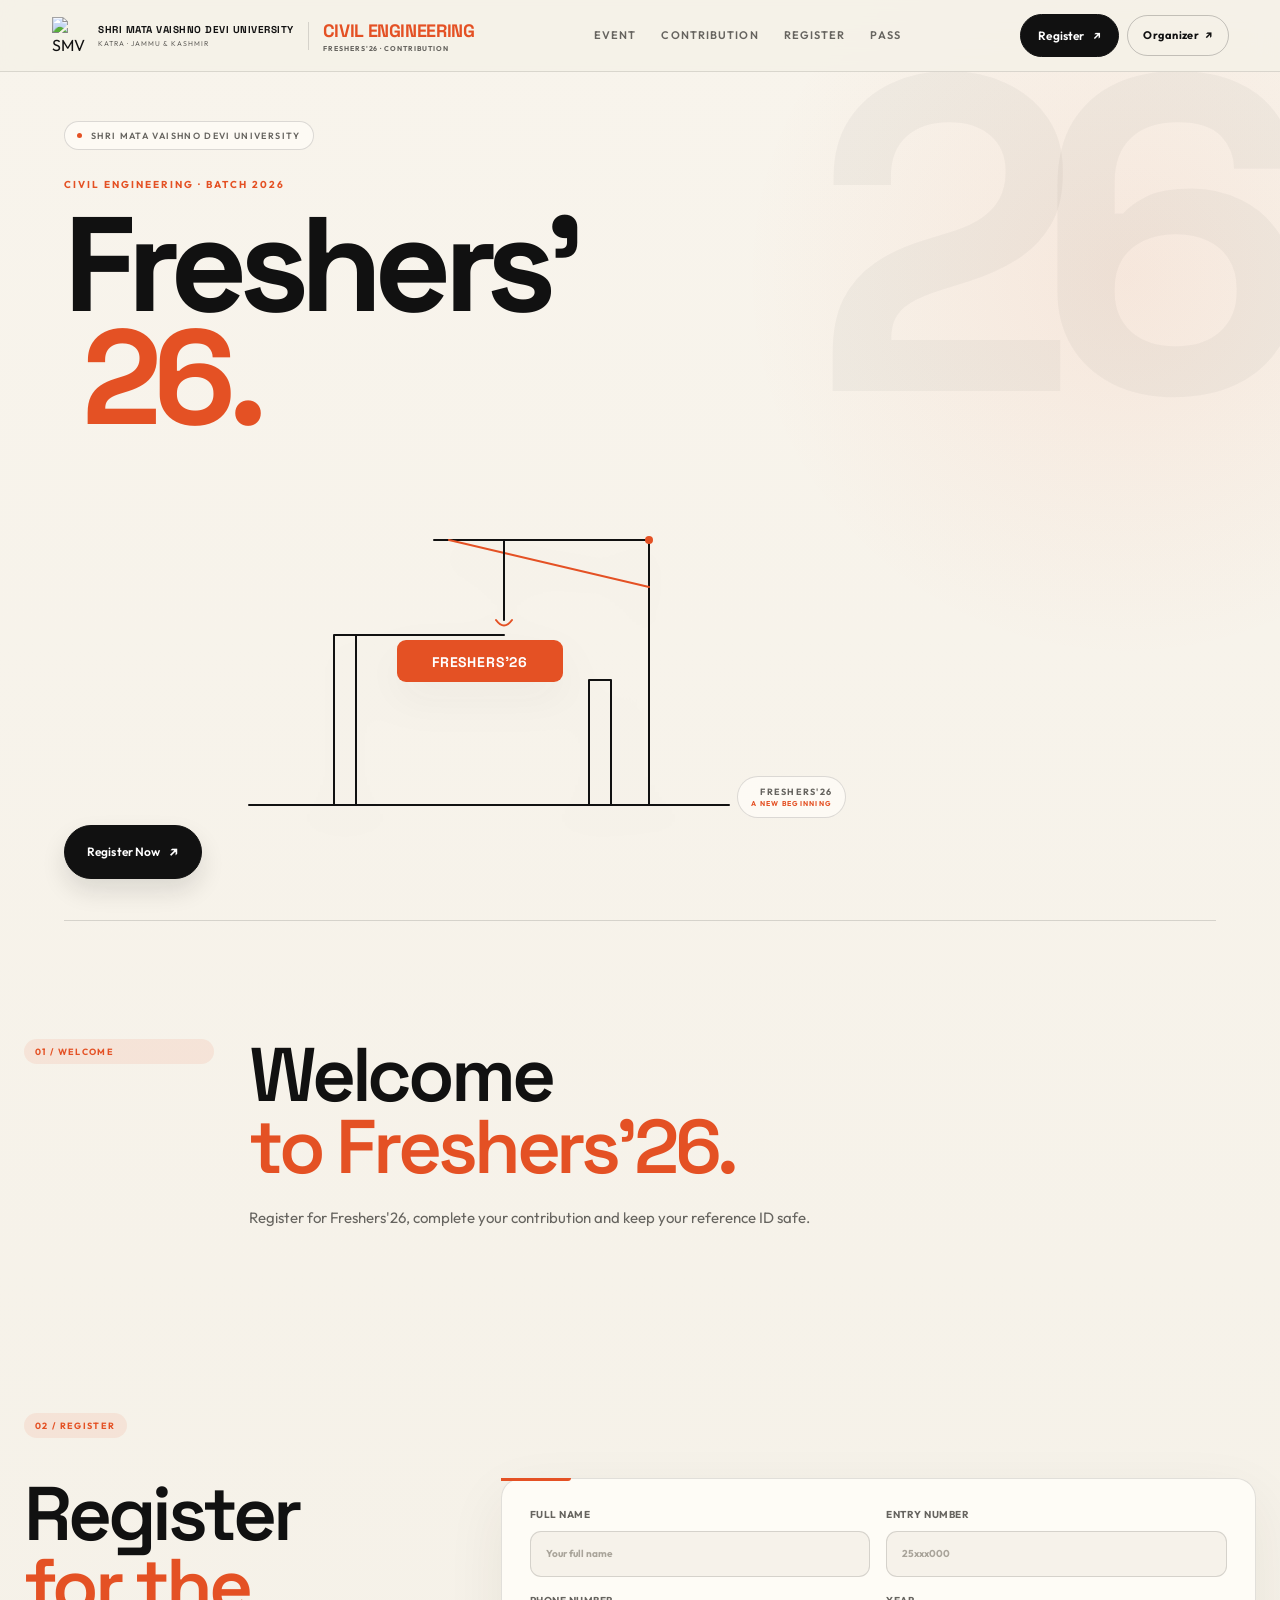
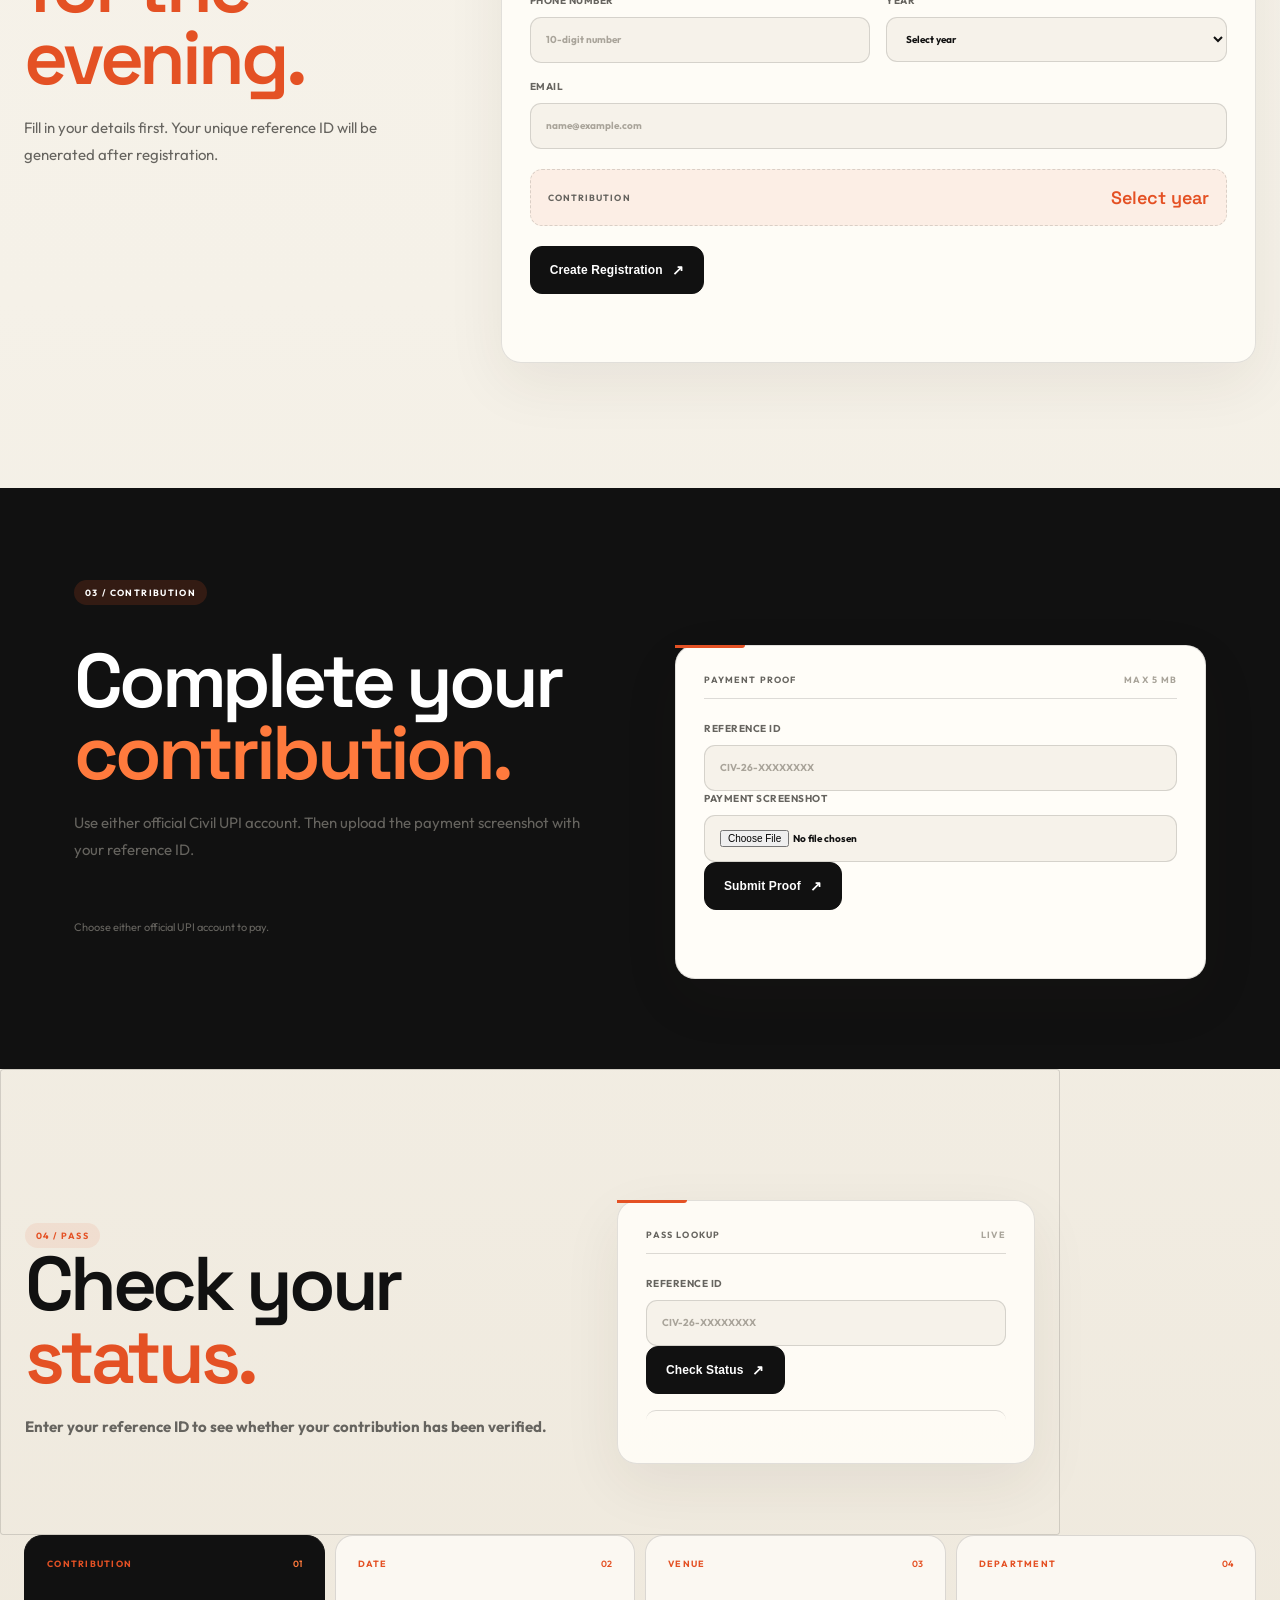
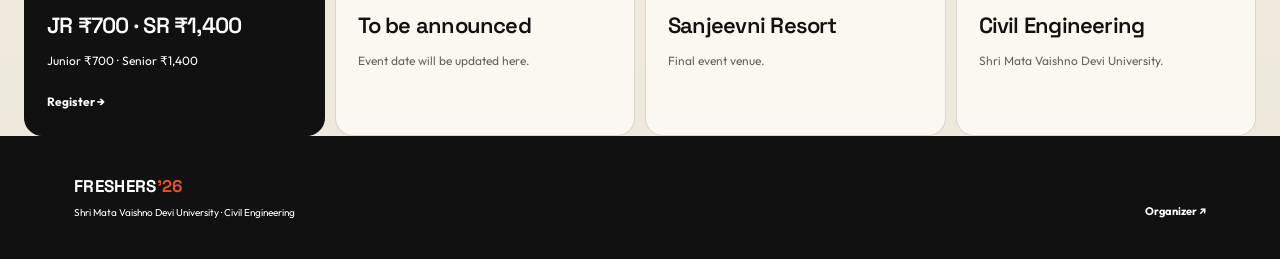
==== index.html @ 29a5aa74 "Style Civil Engineering wordmark with black and orange" ====
<!DOCTYPE html>
<html lang="en">
<head>
<meta charset="UTF-8">
<meta name="viewport" content="width=device-width, initial-scale=1.0">
<meta name="description" content="Freshers'26 contribution collection — Shri Mata Vaishno Devi University">
<title>Freshers'26 · Contribution Collection</title>
<link rel="preconnect" href="https://fonts.googleapis.com">
<link rel="preconnect" href="https://fonts.gstatic.com" crossorigin>
<link href="https://fonts.googleapis.com/css2?family=Outfit:wght@300;400;500;600;700;800&family=Space+Grotesk:wght@500;600;700&display=swap" rel="stylesheet">
<link rel="stylesheet" href="styles.css">
<link rel="stylesheet" href="experience.css">
</head>
<body>
<header class="nav">
  <a href="#top" class="logo smvdu-brand">
    <span class="smvdu-logo-wrap"><img src="https://smvdu.ac.in/wp-content/uploads/2022/03/logo-600-300x223.png" alt="SMVDU logo"></span>
    <span class="smvdu-wordmark"><b>SHRI MATA VAISHNO DEVI UNIVERSITY</b><small>KATRA · JAMMU & KASHMIR</small></span>
    <span class="brand-divider"></span>
    <span class="civil-wordmark"><b><span class="civil-black">CIVIL</span> <span class="civil-orange">ENGINEERING</span></b><small>FRESHERS'26 · CONTRIBUTION</small></span>
  </a>
  <nav><a href="#event">Event</a><a href="#contribution">Contribution</a><a href="#register">Register</a><a href="#status">Pass</a></nav>
  <div class="nav-actions">
    <a href="#register" class="nav-cta">Register <span>↗</span></a>
    <a href="organizer.html" class="nav-organizer">Organizer <span>↗</span></a>
  </div>
</header>

<main id="top">
<section class="hero cinematic-hero" id="event">
  <div class="hero-content">
    <div class="eyebrow"><span></span> SHRI MATA VAISHNO DEVI UNIVERSITY</div>
    <div class="hero-kicker">CIVIL ENGINEERING · BATCH 2026</div>
    <h1>Freshers'<br><em>26.</em></h1>
      <div class="hero-art" aria-hidden="true">
    <svg class="freshers-art" viewBox="0 0 620 430" xmlns="http://www.w3.org/2000/svg">
      <path class="art-line" d="M70 340H550"/>
      <path class="art-line" d="M155 340V170H177V340"/>
      <path class="art-line" d="M410 340V215H432V340"/>
      <path class="art-line" d="M177 170H325"/>
      <path class="art-line" d="M470 340V75"/>
      <path class="art-line" d="M470 75H255"/>
      <path class="art-accent" d="M470 122L270 75"/>
      <g class="art-hook">
        <path d="M325 75V155"/>
        <path class="hook-end" d="M317 155Q325 166 333 155"/>
      </g>
      <g class="art-block">
        <rect x="218" y="175" width="166" height="42" rx="4"/>
        <text x="301" y="202" text-anchor="middle">FRESHERS'26</text>
      </g>
      <circle class="art-dot" cx="470" cy="75" r="4"/>
    </svg>
    <div class="hero-label">FRESHERS'26<br><small>A NEW BEGINNING</small></div>
  </div>
    <div class="hero-actions"><a class="button" href="#register">Register Now <span>↗</span></a></div>
  </div>
</section>

<section class="section intro">
  <div class="section-tag">01 / WELCOME</div>
  <div>
    <h2>Welcome<br><em>to Freshers'26.</em></h2>
    <p>Register for Freshers'26, complete your contribution and keep your reference ID safe.</p>
  </div>
</section>





<section class="section payment" id="register">
  <div class="section-tag">02 / REGISTER</div>
  <div class="register-wrap">
    <div><h2>Register<br><em>for the evening.</em></h2><p>Fill in your details first. Your unique reference ID will be generated after registration.</p></div>
    <div class="form-card">
      <form id="registrationForm">
        <div class="form-grid">
          <label>FULL NAME<input name="full_name" required placeholder="Your full name"></label>
          <label>ENTRY NUMBER<input name="entry_number" required placeholder="25xxx000"></label>
          <label>PHONE NUMBER<input name="phone" required inputmode="tel" pattern="[0-9]{10}" placeholder="10-digit number"></label>
          <label>YEAR<select name="year" required><option value="">Select year</option><option value="1st Year">Junior</option><option value="2nd Year">Senior</option></select></label>
          <label class="full">EMAIL<input name="email" type="email" required placeholder="name@example.com"></label>
        </div>
        <div class="amount-row"><span>CONTRIBUTION</span><strong id="formAmount">Select year</strong></div>
        <button class="button" type="submit">Create Registration <span>↗</span></button>
        <p class="form-message" id="registrationMessage"></p>
      </form>
    </div>
  </div>
</section>

<section class="section payment-proof" id="payment">
  <div class="section-tag">03 / CONTRIBUTION</div>
  <div class="two-col">
    <div>
      <h2>Complete your<br><em>contribution.</em></h2>
      <p>Use either official Civil UPI account. Then upload the payment screenshot with your reference ID.</p>
      <div id="qrPlaceholder" class="qr-list"></div>
      <p id="upiText" class="muted-note">Choose either official UPI account to pay.</p>
    </div>
    <div class="form-card">
      <div class="mini-heading">PAYMENT PROOF <span>MAX 5 MB</span></div>
      <form id="proofForm">
        <label>REFERENCE ID<input name="reference_id" required placeholder="CIV-26-XXXXXXXX"></label>
        <label>PAYMENT SCREENSHOT<input name="screenshot" type="file" accept="image/png,image/jpeg,image/webp" required></label>
        <button class="button" type="submit">Submit Proof <span>↗</span></button>
        <p class="form-message" id="proofMessage"></p>
      </form>
    </div>
  </div>
</section>

<section class="section status" id="status">
  <div class="status-wrap">
    <div><div class="section-tag">04 / PASS</div><h2>Check your<br><em>status.</em></h2><p>Enter your reference ID to see whether your contribution has been verified.</p></div>
    <div class="form-card">
      <div class="mini-heading">PASS LOOKUP <span>LIVE</span></div>
      <form id="lookupForm"><label>REFERENCE ID<input name="reference_id" required placeholder="CIV-26-XXXXXXXX"></label><button class="button" type="submit">Check Status <span>↗</span></button></form>
      <div id="lookupResult" class="lookup-result"></div>
    </div>
  </div>
</section>

<section class="section event-grid" id="contribution">
  <article class="feature-card"><span class="card-number">01</span><span class="card-label">CONTRIBUTION</span><h3 id="amountLabel">JR ₹700 · SR ₹1,400</h3><p id="amountHint">Junior ₹700 · Senior ₹1,400</p><a href="#register">Register →</a></article>
  <article class="feature-card"><span class="card-number">02</span><span class="card-label">DATE</span><h3 id="eventDate">To be announced</h3><p>Event date will be updated here.</p></article>
  <article class="feature-card"><span class="card-number">03</span><span class="card-label">VENUE</span><h3 id="eventVenue">Sanjeevni Resort</h3><p>Final event venue.</p></article>
  <article class="feature-card"><span class="card-number">04</span><span class="card-label">DEPARTMENT</span><h3>Civil Engineering</h3><p>Shri Mata Vaishno Devi University.</p></article>
</section>


</main>

<footer>
  <div><strong>FRESHERS<span>'26</span></strong><p>Shri Mata Vaishno Devi University · Civil Engineering</p></div>
  <a href="organizer.html">Organizer ↗</a>
</footer>

<script src="config.js"></script>
<script type="module" src="app.js"></script>
<script>
document.addEventListener('DOMContentLoaded',()=>{
  const reveal=new IntersectionObserver(entries=>entries.forEach(entry=>{
    if(entry.isIntersecting) entry.target.classList.add('visible');
  }),{threshold:.12});
  document.querySelectorAll('.section,.feature-card,.steps>div').forEach(el=>{
    el.classList.add('reveal'); reveal.observe(el);
  });

  const art=document.querySelector('.freshers-art');
  if(art && !window.matchMedia('(prefers-reduced-motion: reduce)').matches){
    art.classList.add('is-ready');
  }
});
</script>
</body>
</html>
---- styles.css ----
@import url('https://fonts.googleapis.com/css2?family=Outfit:wght@300;400;500;600;700;800&family=Space+Grotesk:wght@500;600;700&display=swap');

:root{
  --bg:#faf8f4;
  --surface:#ffffff;
  --ink:#181a1b;
  --muted:#6d7175;
  --line:rgba(24,26,27,.12);
  --line-soft:rgba(24,26,27,.06);
  --accent:#b8552e;
  --accent-soft:#e2793f;
  --accent-wash:rgba(184,85,46,.07);
  --max:1160px;
}
*{box-sizing:border-box}
html{scroll-behavior:smooth}
body{margin:0;background:var(--bg);color:var(--ink);font-family:Outfit,sans-serif;line-height:1.6;overflow-x:hidden;-webkit-font-smoothing:antialiased}

.ambient{display:none}

.nav{position:fixed;z-index:50;top:0;left:0;width:100%;height:76px;padding:12px max(20px,calc((100vw - var(--max))/2));display:flex;align-items:center;justify-content:space-between;gap:20px;background:rgba(250,248,244,.86);backdrop-filter:blur(14px);border-bottom:1px solid var(--line)}
.logo{display:flex;align-items:center;gap:11px;color:var(--ink);text-decoration:none}
.logo b{display:block;font:700 18px 'Space Grotesk';letter-spacing:.02em}
.logo b span{color:var(--accent)}
.logo small{display:block;color:var(--muted);font-size:9px;letter-spacing:.12em;margin-top:2px}
.nav nav{display:flex;gap:28px}
.nav nav a{position:relative;color:var(--muted);text-decoration:none;font-size:12px;font-weight:600;letter-spacing:.01em;transition:color .2s}
.nav nav a:after{content:'';position:absolute;left:0;right:0;bottom:-6px;height:1px;background:var(--accent);transform:scaleX(0);transform-origin:left;transition:transform .25s ease}
.nav nav a:hover{color:var(--ink)}
.nav nav a:hover:after{transform:scaleX(1)}
.nav-cta,.button{display:inline-flex;align-items:center;justify-content:center;gap:9px;padding:12px 19px;background:var(--ink);color:#fff;border:1px solid var(--ink);border-radius:3px;text-decoration:none;font-size:12px;font-weight:600;letter-spacing:.01em;cursor:pointer;transition:transform .2s ease,background .2s ease,color .2s ease}
.nav-cta:hover,.button:hover{background:var(--accent);border-color:var(--accent);transform:translateY(-2px)}
.button span{font-size:14px}

.hero{max-width:var(--max);min-height:640px;margin:auto;padding:150px 24px 90px;display:grid;grid-template-columns:1.05fr .95fr;align-items:center;gap:60px;position:relative}
.hero-content{animation:heroIn .8s ease both}
.eyebrow{display:inline-flex;align-items:center;gap:9px;color:var(--muted);font:600 11px Outfit;letter-spacing:.1em;text-transform:uppercase}
.eyebrow span{width:5px;height:5px;border-radius:50%;background:var(--accent)}
.hero h1{font:700 clamp(64px,9vw,108px)/.98 'Space Grotesk';letter-spacing:-.03em;margin:26px 0 22px;color:var(--ink)}
.hero h1 em{font-style:normal;color:var(--accent)}
.hero-lead{max-width:470px;color:var(--muted);font-size:17px;font-weight:300;margin:0 0 32px}
.hero-actions{display:flex;align-items:center;gap:26px}
.quiet-link{color:var(--ink);text-decoration:none;font-size:12px;font-weight:600;border-bottom:1px solid var(--line);padding-bottom:2px;transition:border-color .2s}
.quiet-link:hover{border-color:var(--accent)}
.quiet-link span{color:var(--accent);margin-left:5px}
.hero-art{height:410px;position:relative;overflow:visible}

.ticker{border-top:1px solid var(--line);border-bottom:1px solid var(--line);padding:16px 20px;display:flex;justify-content:center;gap:24px;overflow:hidden;white-space:nowrap;color:var(--muted);font:600 10px Outfit;letter-spacing:.12em;text-transform:uppercase}
.ticker i{width:3px;height:3px;background:var(--accent);border-radius:50%;align-self:center}

.section{max-width:var(--max);margin:auto;padding:104px 24px}
.section-tag{color:var(--accent);font:700 10px Outfit;letter-spacing:.14em;text-transform:uppercase}
.intro{display:grid;grid-template-columns:180px 1fr;gap:35px}
.section h2{font:600 clamp(38px,4.6vw,54px)/1.06 'Space Grotesk';letter-spacing:-.02em;margin:0;color:var(--ink)}
.section h2 em{font-style:normal;color:var(--accent)}
.intro p,.logistics-content>div>p,.register-wrap>div>p,.two-col>div>p,.status-wrap>div>p{max-width:540px;color:var(--muted);font-size:15px;margin:20px 0 0}

.event-grid{display:grid;grid-template-columns:repeat(4,1fr);padding-top:0;gap:1px;background:var(--line)}
.feature-card{min-height:230px;background:var(--surface);padding:26px;position:relative;transition:transform .25s ease}
.feature-card:before{content:'';position:absolute;top:0;left:0;right:0;height:2px;background:var(--accent);transform:scaleX(0);transform-origin:left;transition:transform .3s ease}
.feature-card:hover{transform:translateY(-3px)}
.feature-card:hover:before{transform:scaleX(1)}
.card-number{position:absolute;top:22px;right:22px;color:#c7c2b8;font:600 9px Outfit}
.card-label{display:block;color:var(--accent);font:700 9px Outfit;letter-spacing:.14em}
.feature-card h3{font:600 22px 'Space Grotesk';margin:44px 0 8px;color:var(--ink)}
.feature-card p{color:var(--muted);font-size:12px;min-height:40px}
.feature-card a{color:var(--ink);text-decoration:none;font-size:11px;font-weight:700}
.feature-card a:hover{color:var(--accent)}

.logistics-content{display:grid;grid-template-columns:.8fr 1.2fr;gap:70px;margin-top:40px}
.logistics-list{border-top:1px solid var(--line)}
.logistics-list>div{display:grid;grid-template-columns:45px 150px 1fr;gap:15px;padding:22px 0;border-bottom:1px solid var(--line);align-items:start;transition:padding-left .2s}
.logistics-list>div:hover{padding-left:8px}
.logistics-list span{color:var(--accent);font:700 10px Outfit}
.logistics-list b{font:600 15px 'Space Grotesk';color:var(--ink)}
.logistics-list small{color:var(--muted);font-size:12px}

.register-wrap,.two-col,.status-wrap{display:grid;grid-template-columns:.7fr 1.3fr;gap:70px;align-items:start;margin-top:40px}
.form-card{background:var(--surface);border:1px solid var(--line);border-radius:6px;padding:26px;position:relative}
.form-card:before{content:'';position:absolute;top:-1px;left:-1px;width:40px;height:2px;background:var(--accent)}
.form-grid{display:grid;grid-template-columns:1fr 1fr;gap:16px}
.form-grid .full{grid-column:1/-1}
.form-card label{display:block;color:var(--muted);font-size:10px;font-weight:700;letter-spacing:.05em;text-transform:uppercase}
.form-card input,.form-card select{display:block;width:100%;margin-top:8px;padding:12px;background:var(--bg);border:1px solid var(--line);border-radius:4px;color:var(--ink);outline:none;font:inherit;transition:border-color .2s}
.form-card input:focus,.form-card select:focus{border-color:var(--accent)}
.form-card input::placeholder{color:#a9a49a}
.amount-row{display:flex;align-items:center;justify-content:space-between;margin:20px 0;padding:16px;border:1px dashed var(--line);border-radius:5px;background:var(--accent-wash)}
.amount-row span,.mini-heading{color:var(--muted);font:700 9px Outfit;letter-spacing:.12em;text-transform:uppercase}
.amount-row strong{color:var(--accent);font:600 18px 'Space Grotesk'}
.form-message{min-height:18px;color:var(--muted);font-size:11px}

.payment-proof{padding-top:55px}
.two-col{grid-template-columns:1fr 1fr}
.qr-list{display:grid;grid-template-columns:repeat(2,1fr);gap:12px;margin-top:25px}
.upi-card{background:var(--surface);border:1px solid var(--line);border-radius:6px;padding:12px;text-align:center;transition:transform .2s,border-color .2s}
.upi-card:hover{transform:translateY(-3px);border-color:var(--accent)}
.qr-image{width:100%;max-width:175px;aspect-ratio:1;background:#fff;padding:5px;margin:auto;display:block;border:1px solid var(--line)}
.upi-card strong{display:block;font-size:11px;margin-top:8px;color:var(--ink)}
.upi-card span{display:block;color:var(--muted);font-size:9px;overflow-wrap:anywhere}
.muted-note{color:var(--muted)!important;font-size:11px!important}
.mini-heading{display:flex;justify-content:space-between;padding-bottom:13px;margin-bottom:22px;border-bottom:1px solid var(--line)}
.mini-heading span{color:#a9a49a}

.status-wrap{grid-template-columns:1fr .8fr;align-items:center}
.lookup-result{margin-top:16px;padding-top:14px;border-top:1px solid var(--line);min-height:25px;color:var(--muted);font-size:12px}
.lookup-result strong{color:var(--ink);font:700 13px 'Space Grotesk'}
.lookup-result span{display:block;color:var(--accent);font-weight:700;margin-top:5px}

.final-details{padding-top:30px}
.detail-row{display:grid;grid-template-columns:repeat(3,1fr);border-top:1px solid var(--line);margin-top:35px}
.detail-row>div{padding:22px 0;border-bottom:1px solid var(--line)}
.detail-row span{display:block;color:var(--accent);font:700 9px Outfit;letter-spacing:.12em;text-transform:uppercase}
.detail-row b{display:block;margin-top:13px;font:500 16px 'Space Grotesk';color:var(--ink)}

.reveal{opacity:0;transform:translateY(16px);transition:opacity .7s ease,transform .7s ease}
.reveal.visible{opacity:1;transform:none}
@keyframes heroIn{from{opacity:0;transform:translateY(16px)}to{opacity:1;transform:none}}

footer{max-width:var(--max);margin:auto;padding:40px 24px 48px;border-top:1px solid var(--line);display:flex;justify-content:space-between;align-items:end}
footer strong{font:700 17px 'Space Grotesk';letter-spacing:.02em;color:var(--ink)}
footer strong span{color:var(--accent)}
footer p{color:var(--muted);font-size:10px;margin:5px 0 0}
footer a{color:var(--muted);text-decoration:none;font-size:11px;font-weight:700}
footer a:hover{color:var(--accent)}

/* ================= organizer dashboard ================= */
.topbar{max-width:var(--max);margin:auto;padding:26px 24px;display:flex;justify-content:space-between;align-items:center;border-bottom:1px solid var(--line)}
.brand{display:flex;align-items:center;gap:14px}
.brand-mark{width:42px;height:42px;border:1px solid var(--line);border-radius:6px;display:grid;place-items:center;color:var(--accent);font:700 12px 'Space Grotesk'}
.brand h1{font:600 20px 'Space Grotesk';margin:2px 0 0;color:var(--ink)}
.outline-btn,.mini-btn,.primary-btn,.danger-btn{display:inline-flex;align-items:center;gap:8px;padding:10px 16px;border-radius:4px;font-size:11px;font-weight:700;text-decoration:none;cursor:pointer;transition:transform .15s,background .15s}
.outline-btn{border:1px solid var(--line);background:transparent;color:var(--ink)}
.outline-btn:hover{border-color:var(--accent);color:var(--accent)}
.primary-btn{border:1px solid var(--ink);background:var(--ink);color:#fff}
.primary-btn:hover{background:var(--accent);border-color:var(--accent)}
.danger-btn{border:1px solid #b3352a;background:transparent;color:#b3352a}
.danger-btn:hover{background:#b3352a;color:#fff}
.mini-btn{padding:6px 12px;border:1px solid var(--line);background:transparent;color:var(--ink);font-size:10px}
.mini-btn:hover{border-color:var(--accent);color:var(--accent)}
.form-panel{background:var(--surface);border:1px solid var(--line);border-radius:6px;padding:26px;max-width:460px}
.auth-panel{margin:60px auto}
.detail-grid{display:grid;grid-template-columns:repeat(2,1fr);gap:12px}

.dashboard-head{display:flex;justify-content:space-between;align-items:end;gap:20px;margin-bottom:30px}
.dashboard-head h2{font-size:clamp(28px,4.4vw,44px);letter-spacing:-.02em;margin:4px 0;color:var(--ink)}
.admin-stats{display:grid;grid-template-columns:repeat(4,1fr);border:1px solid var(--line);background:var(--surface);margin-bottom:22px}
.admin-stats article{padding:20px;border-right:1px solid var(--line)}
.admin-stats article:last-child{border-right:0}
.admin-stats span{display:block;color:var(--muted);font-size:11px}
.admin-stats strong{display:block;font-size:30px;margin-top:4px;color:var(--accent);font-family:'Space Grotesk'}
.admin-toolbar{display:grid;grid-template-columns:1fr 190px auto;gap:12px;margin-bottom:14px}
.admin-toolbar input,.admin-toolbar select{margin:0;padding:12px;border:1px solid var(--line);border-radius:4px;background:var(--surface);color:var(--ink);font:inherit}
.admin-table-wrap{overflow:auto;border:1px solid var(--line);background:var(--surface)}
.admin-table{width:100%;border-collapse:collapse;min-width:920px;font-size:13px}
.admin-table th,.admin-table td{padding:15px;border-bottom:1px solid var(--line);text-align:left}
.admin-table th{color:var(--muted);font-size:10px;text-transform:uppercase;letter-spacing:.04em}
.admin-table td small{display:block;color:var(--muted)}
.status{display:inline-block;padding:5px 9px;border:1px solid var(--line);border-radius:3px;font-size:10px;font-weight:700}
.status-submitted{border-color:#c9a227;color:#8a6d10}
.status-verified{border-color:var(--accent);color:var(--accent)}
.status-rejected{border-color:#b3352a;color:#b3352a}
.status-pending{color:var(--muted)}
.empty-row{text-align:center;color:var(--muted);padding:35px!important}
.admin-heading{margin-top:70px}
.config-panel{max-width:none}
.inline-message{display:inline-block;margin-left:14px}
.modal{position:fixed;inset:0;z-index:20;display:grid;place-items:center;padding:20px}
.modal[hidden]{display:none}
.modal-backdrop{position:absolute;inset:0;background:rgba(20,20,18,.5)}
.modal-card{position:relative;width:min(850px,100%);max-height:92vh;overflow:auto;background:var(--surface);border:1px solid var(--line);padding:30px;border-radius:6px}
.modal-card h3{font-size:26px;margin:5px 0 25px;color:var(--ink);font-family:'Space Grotesk'}
.modal-close{position:absolute;right:18px;top:12px;border:0;background:none;color:var(--muted);font-size:28px;cursor:pointer}
.admin-detail-grid{grid-template-columns:repeat(4,1fr);margin-bottom:22px}
.admin-detail-grid>div{background:var(--bg);border:1px solid var(--line);padding:14px}
.admin-detail-grid span{display:block;color:var(--muted);font-size:10px}
.admin-detail-grid strong{display:block;margin-top:6px;overflow-wrap:anywhere;color:var(--ink)}
.proof-viewer{border:1px solid var(--line);background:var(--bg);padding:15px}
.proof-head{display:flex;justify-content:space-between;gap:10px;align-items:center;margin-bottom:12px;color:var(--muted);font-size:12px}
.proof-head a{color:var(--accent)}
.proof-image{display:block;max-width:100%;max-height:430px;margin:auto}
.proof-empty{padding:35px;text-align:center;color:var(--muted)}
.modal-actions{display:flex;gap:12px;margin-top:20px}

@media(max-width:900px){
  .nav nav{display:none}
  .hero{grid-template-columns:1fr;min-height:auto;padding-top:130px}
  .hero-art{height:280px;order:-1}
  .intro{grid-template-columns:1fr;gap:20px}
  .event-grid{grid-template-columns:1fr 1fr}
  .logistics-content,.register-wrap,.status-wrap{grid-template-columns:1fr;gap:40px}
  .payment-proof .two-col,.two-col{grid-template-columns:1fr}
  .detail-row{grid-template-columns:1fr 1fr}
  .form-grid{grid-template-columns:1fr}
  .form-grid .full{grid-column:auto}
  .admin-stats{grid-template-columns:1fr 1fr}
}
@media(max-width:600px){
  .nav{height:64px;padding:10px 15px}
  .logo small{display:none}
  .logo b{font-size:16px}
  .nav-cta{padding:9px 12px}
  .hero{padding:110px 16px 60px}
  .hero-lead{font-size:14px}
  .hero-art{height:220px}
  .section{padding:75px 16px}
  .event-grid{grid-template-columns:1fr}
  .feature-card{min-height:190px}
  .logistics-list>div{grid-template-columns:30px 1fr}
  .logistics-list small{grid-column:2}
  .register-wrap,.two-col,.status-wrap{margin-top:30px}
  .form-card{padding:18px}
  .qr-list{grid-template-columns:1fr}
  .detail-row{grid-template-columns:1fr}
  .ticker{justify-content:flex-start}
  .hero-actions{align-items:flex-start;flex-direction:column;gap:14px}
  footer{padding:30px 16px;align-items:flex-start}
  footer a{margin-left:auto}
  .dashboard-head{align-items:flex-start;flex-direction:column}
  .admin-toolbar{grid-template-columns:1fr}
  .admin-detail-grid{grid-template-columns:1fr}
  .modal{padding:10px}
  .modal-card{padding:22px 16px}
}


/* ---------- CIVIL '26 polish ---------- */
::selection{background:var(--accent);color:#fff}
:focus-visible{outline:2px solid var(--accent);outline-offset:3px}
.nav{box-shadow:0 1px 0 rgba(24,26,27,.02)}
.feature-card,.form-card,.upi-card{box-shadow:0 10px 30px rgba(40,35,28,.025)}
.feature-card:hover,.upi-card:hover{box-shadow:0 16px 36px rgba(40,35,28,.07)}
@media(max-width:600px){.smvdu-wordmark b{font-size:9px}.civil-wordmark b{letter-spacing:.01em}}
---- experience.css ----
/* Freshers'26 — simple animated event identity */

.smvdu-brand{gap:11px}
.smvdu-logo-wrap{width:36px;height:40px;display:grid;place-items:center;flex:0 0 36px}
.smvdu-logo-wrap img{width:34px;height:38px;object-fit:contain}
.smvdu-wordmark{display:block;line-height:1}
.smvdu-wordmark b{font:700 10px/1.15 'Space Grotesk';letter-spacing:.05em}
.smvdu-wordmark small{display:block;color:var(--muted);font-size:7px;letter-spacing:.14em;margin-top:5px}
.brand-divider{height:28px;width:1px;background:var(--line);margin:0 3px}
.civil-wordmark b{font:700 16px 'Space Grotesk';letter-spacing:.02em}
.civil-wordmark b span{color:var(--accent)}
.civil-wordmark small{display:block;color:var(--muted);font:700 7px Outfit;letter-spacing:.14em;margin-top:2px}

.cinematic-hero{min-height:calc(100vh - 76px);padding-top:110px;padding-bottom:40px;grid-template-columns:.82fr 1.18fr;gap:20px}
.cinematic-hero .hero-content{position:relative;z-index:4}
.hero-kicker{margin-top:16px;color:var(--muted);font:700 10px Outfit;letter-spacing:.16em}
.hero-copy{max-width:430px;color:var(--muted);font-size:16px;line-height:1.7;margin:0 0 30px}
.hero-art{height:500px;position:relative}

.freshers-art{width:100%;height:100%;overflow:visible}
.freshers-art .art-line{fill:none;stroke:var(--ink);stroke-width:2;stroke-linecap:round;stroke-linejoin:round;opacity:0}
.freshers-art .art-accent{fill:none;stroke:var(--accent);stroke-width:2;stroke-linecap:round;opacity:0}
.freshers-art .art-dot{fill:var(--accent);opacity:0}
.freshers-art .art-hook{fill:none;stroke:var(--ink);stroke-width:2;stroke-linecap:round;stroke-linejoin:round;opacity:0}
.freshers-art .hook-end{stroke:var(--accent)}
.freshers-art .art-block{opacity:0}
.freshers-art .art-block rect{fill:var(--accent)}
.freshers-art .art-block text{fill:#fff;font:700 18px 'Space Grotesk'}
.freshers-art.is-ready .art-line{animation:lineIn 1.4s cubic-bezier(.65,0,.35,1) forwards}
.freshers-art.is-ready .art-line:nth-of-type(2){animation-delay:.12s}
.freshers-art.is-ready .art-line:nth-of-type(3){animation-delay:.24s}
.freshers-art.is-ready .art-line:nth-of-type(4){animation-delay:.36s}
.freshers-art.is-ready .art-line:nth-of-type(5){animation-delay:.48s}
.freshers-art.is-ready .art-line:nth-of-type(6){animation-delay:.60s}
.freshers-art.is-ready .art-accent{animation:lineIn 1s ease forwards;animation-delay:.8s}
.freshers-art.is-ready .art-hook{animation:fadeIn .7s ease forwards;animation-delay:1.2s}
.freshers-art.is-ready .art-dot{animation:fadeIn .5s ease forwards;animation-delay:1.1s}
.freshers-art.is-ready .art-block{animation:blockIn .6s ease forwards;animation-delay:1.5s}
.freshers-art.is-ready .art-block{transform-origin:301px 196px;animation:blockIn .6s ease forwards 1.5s,blockFloat 4s ease-in-out infinite 2.1s}

@keyframes lineIn{from{opacity:0;stroke-dasharray:700;stroke-dashoffset:700}to{opacity:1;stroke-dashoffset:0}}
@keyframes fadeIn{to{opacity:1}}
@keyframes blockIn{from{opacity:0;transform:translateY(-8px)}to{opacity:1;transform:translateY(0)}}
@keyframes blockFloat{0%,100%{transform:translateY(0)}50%{transform:translateY(7px)}}

.hero-label{position:absolute;right:2%;bottom:4%;color:var(--muted);font:700 9px Outfit;letter-spacing:.14em;text-align:right;opacity:0;animation:fadeIn .6s ease forwards;animation-delay:2s}
.hero-label small{color:var(--accent);font-size:7px}

.section-tag,.card-label,.detail-row span{color:var(--accent)!important}
.button,.nav-cta{background:var(--ink)!important;border-color:var(--ink)!important;color:#fff!important}
.button:hover,.nav-cta:hover{background:var(--accent)!important;border-color:var(--accent)!important}

.simple-steps{display:grid;grid-template-columns:.55fr 1.45fr;gap:40px}
.steps{display:grid;grid-template-columns:1fr 1fr;gap:1px;background:var(--line);border:1px solid var(--line)}
.steps>div{background:var(--paper);padding:28px;display:flex;flex-direction:column;gap:8px}
.steps span{font:700 11px 'Space Grotesk';color:var(--accent)}
.steps b{font:700 18px 'Space Grotesk'}
.steps small{color:var(--muted);line-height:1.55}

@media(max-width:900px){
  .smvdu-wordmark,.brand-divider{display:none}
  .smvdu-logo-wrap{width:32px}.smvdu-logo-wrap img{width:30px}
  .civil-wordmark b{font-size:14px}
  .nav nav{display:none}
  .cinematic-hero{grid-template-columns:1fr;min-height:auto;padding-top:118px}
  .hero-art{height:330px}
  .simple-steps{grid-template-columns:1fr}
}
@media(max-width:600px){
  .smvdu-brand{gap:7px}.smvdu-logo-wrap{height:36px;width:29px}.smvdu-logo-wrap img{width:27px;height:33px}
  .civil-wordmark small{display:none}.civil-wordmark b{font-size:13px}
  .cinematic-hero{padding-left:18px;padding-right:18px;padding-top:108px}
  .hero-art{height:260px}
  .hero-copy{font-size:14px}
  .steps{grid-template-columns:1fr}
}
@media(prefers-reduced-motion:reduce){
  .freshers-art .art-line,.freshers-art .art-accent,.freshers-art .art-hook,.freshers-art .art-dot,.freshers-art .art-block,.hero-label{animation:none!important;opacity:1!important;transform:none!important;stroke-dashoffset:0!important}
}


/* compact event details strip */
.event-grid{grid-template-columns:repeat(4,1fr);gap:0;border:1px solid var(--line);background:var(--line);padding:0}
.event-grid .feature-card{min-height:220px;padding:24px 22px;border:0}
.event-grid .feature-card h3{font-size:23px;margin-top:28px}
.event-grid .feature-card p{font-size:12px}
.event-grid .feature-card a{font-size:12px}
@media(max-width:900px){
  .event-grid{grid-template-columns:repeat(4,minmax(180px,1fr));overflow-x:auto;display:grid}
  .event-grid .feature-card{min-height:185px;padding:20px 18px}
  .event-grid .feature-card h3{font-size:19px;margin-top:22px;white-space:nowrap}
  .event-grid .feature-card p{font-size:11px}
}
@media(max-width:600px){
  .event-grid{display:flex;overflow-x:auto;scroll-snap-type:x mandatory;-webkit-overflow-scrolling:touch}
  .event-grid .feature-card{flex:0 0 72vw;min-height:170px;scroll-snap-align:start;padding:18px}
  .event-grid .feature-card h3{font-size:18px}
  .event-grid .card-number{font-size:10px}
}

/* final cleanup */
.simple-steps{display:none!important}


/* =========================================================
   FRESHERS'26 — NEW EVENT-FIRST DESIGN
   Homepage only; organizer/dashboard styling remains intact.
   ========================================================= */

body:has(.cinematic-hero){
  --bg:#f3efe7;
  --surface:#fffdf8;
  --ink:#151515;
  --muted:#696862;
  --line:rgba(21,21,21,.14);
  --accent:#d6532f;
  --accent-soft:#f28a5e;
  background:
    radial-gradient(circle at 88% 8%, rgba(214,83,47,.10), transparent 24rem),
    linear-gradient(180deg,#f7f3eb 0%,#f3efe7 48%,#eee8dc 100%);
}

/* cleaner, more youthful navigation */
body:has(.cinematic-hero) .nav{
  height:72px;
  padding:10px clamp(16px,4vw,54px);
  background:rgba(247,243,235,.82);
  border-bottom:1px solid rgba(21,21,21,.10);
  box-shadow:none;
}
body:has(.cinematic-hero) .civil-wordmark b{
  font-size:18px;
  letter-spacing:-.02em;
}
body:has(.cinematic-hero) .nav nav{
  gap:25px;
}
body:has(.cinematic-hero) .nav nav a{
  font-size:11px;
  text-transform:uppercase;
  letter-spacing:.10em;
}
body:has(.cinematic-hero) .nav-cta{
  border-radius:999px!important;
  padding:11px 17px;
}

/* hero becomes an event poster rather than a corporate landing page */
body:has(.cinematic-hero) .cinematic-hero{
  max-width:1280px;
  min-height:calc(100vh - 72px);
  padding:105px clamp(18px,5vw,70px) 55px;
  grid-template-columns:1fr .85fr;
  gap:20px;
  isolation:isolate;
}
body:has(.cinematic-hero) .cinematic-hero:before{
  content:"26";
  position:absolute;
  z-index:-1;
  right:1%;
  top:6%;
  font:800 clamp(260px,35vw,540px)/.8 'Space Grotesk';
  letter-spacing:-.10em;
  color:rgba(21,21,21,.035);
  pointer-events:none;
}
body:has(.cinematic-hero) .cinematic-hero:after{
  content:"";
  position:absolute;
  left:5%;
  right:5%;
  bottom:28px;
  height:1px;
  background:var(--line);
}
body:has(.cinematic-hero) .hero-content{
  align-self:center;
  max-width:650px;
}
body:has(.cinematic-hero) .eyebrow{
  padding:8px 12px;
  border:1px solid var(--line);
  border-radius:999px;
  background:rgba(255,253,248,.7);
  font-size:9px;
  letter-spacing:.15em;
}
body:has(.cinematic-hero) .hero-kicker{
  margin-top:28px;
  font-size:10px;
  letter-spacing:.20em;
  color:var(--accent);
}
body:has(.cinematic-hero) .hero h1{
  font-size:clamp(72px,10.5vw,150px);
  line-height:.84;
  letter-spacing:-.065em;
  margin:18px 0 30px;
}
body:has(.cinematic-hero) .hero h1 em{
  display:inline-block;
  color:var(--accent);
  transform:translateX(18px);
}
body:has(.cinematic-hero) .hero-actions .button{
  border-radius:999px!important;
  padding:15px 22px;
  font-size:12px;
  box-shadow:0 12px 25px rgba(21,21,21,.12);
}
body:has(.cinematic-hero) .hero-art{
  height:530px;
  align-self:center;
  display:grid;
  place-items:center;
}
body:has(.cinematic-hero) .freshers-art{
  width:min(100%,620px);
  filter:drop-shadow(0 18px 20px rgba(21,21,21,.04));
}
body:has(.cinematic-hero) .freshers-art .art-block rect{
  rx:9;
}
body:has(.cinematic-hero) .freshers-art .art-block text{
  font-size:14px;
  letter-spacing:.06em;
}
body:has(.cinematic-hero) .hero-label{
  right:3%;
  bottom:2%;
  padding:9px 13px;
  border:1px solid var(--line);
  border-radius:999px;
  background:rgba(255,253,248,.72);
}

/* sections feel like a real event microsite */
body:has(.cinematic-hero) .section{
  max-width:1180px;
  padding:90px 24px;
}
body:has(.cinematic-hero) .section-tag{
  display:inline-flex;
  align-items:center;
  gap:8px;
  padding:7px 11px;
  border-radius:999px;
  background:rgba(214,83,47,.08);
  color:var(--accent)!important;
  font-size:9px;
  letter-spacing:.15em;
}
body:has(.cinematic-hero) .intro{
  grid-template-columns:190px 1fr;
  align-items:start;
}
body:has(.cinematic-hero) .intro h2,
body:has(.cinematic-hero) .register-wrap h2,
body:has(.cinematic-hero) .two-col h2,
body:has(.cinematic-hero) .status-wrap h2{
  font-size:clamp(43px,6vw,76px);
  line-height:.95;
  letter-spacing:-.055em;
}
body:has(.cinematic-hero) .intro p,
body:has(.cinematic-hero) .register-wrap>div>p,
body:has(.cinematic-hero) .two-col>div>p,
body:has(.cinematic-hero) .status-wrap>div>p{
  max-width:570px;
  font-size:15px;
  line-height:1.8;
}

/* event information becomes bold mini tickets */
body:has(.cinematic-hero) .event-grid{
  max-width:1132px;
  margin:0 auto;
  padding:0 24px;
  display:grid;
  grid-template-columns:repeat(4,1fr);
  gap:10px;
  background:transparent;
  border:0;
}
body:has(.cinematic-hero) .event-grid .feature-card{
  min-height:185px;
  padding:22px;
  border:1px solid var(--line);
  border-radius:18px;
  background:rgba(255,253,248,.75);
  box-shadow:none;
  overflow:hidden;
}
body:has(.cinematic-hero) .event-grid .feature-card:nth-child(1){
  background:var(--ink);
  color:#fff;
  border-color:var(--ink);
}
body:has(.cinematic-hero) .event-grid .feature-card:nth-child(1) h3,
body:has(.cinematic-hero) .event-grid .feature-card:nth-child(1) p,
body:has(.cinematic-hero) .event-grid .feature-card:nth-child(1) a{
  color:#fff;
}
body:has(.cinematic-hero) .event-grid .feature-card h3{
  font-size:22px;
  margin:42px 0 8px;
  letter-spacing:-.035em;
}
body:has(.cinematic-hero) .event-grid .feature-card p{
  min-height:0;
  margin-bottom:18px;
}
body:has(.cinematic-hero) .event-grid .card-number{
  color:var(--accent);
}

/* forms: softer, more premium and less like an admin dashboard */
body:has(.cinematic-hero) .form-card{
  border:1px solid rgba(21,21,21,.12);
  border-radius:20px;
  padding:28px;
  background:rgba(255,253,248,.88);
  box-shadow:0 20px 60px rgba(55,45,30,.07);
}
body:has(.cinematic-hero) .form-card:before{
  width:70px;
  height:3px;
  border-radius:0 0 3px 0;
}
body:has(.cinematic-hero) .form-card input,
body:has(.cinematic-hero) .form-card select{
  border-radius:11px;
  padding:14px 15px;
  background:#f6f2ea;
}
body:has(.cinematic-hero) .form-card input:focus,
body:has(.cinematic-hero) .form-card select:focus{
  background:#fffdf8;
}
body:has(.cinematic-hero) .button{
  border-radius:12px!important;
  min-height:48px;
}
body:has(.cinematic-hero) .amount-row{
  border-radius:12px;
  padding:16px 17px;
}

/* contribution section gets a stronger visual break */
body:has(.cinematic-hero) .payment-proof{
  max-width:100%;
  margin-top:35px;
  padding-left:max(24px,calc((100vw - 1132px)/2));
  padding-right:max(24px,calc((100vw - 1132px)/2));
  background:var(--ink);
  color:#fff;
}
body:has(.cinematic-hero) .payment-proof h2,
body:has(.cinematic-hero) .payment-proof .section-tag{
  color:#fff!important;
}
body:has(.cinematic-hero) .payment-proof h2 em{
  color:var(--accent-soft);
}
body:has(.cinematic-hero) .payment-proof>div>p{
  color:rgba(255,255,255,.65);
}
body:has(.cinematic-hero) .payment-proof .form-card{
  background:#fffdf8;
  color:var(--ink);
}
body:has(.cinematic-hero) .payment-proof .qr-list{
  max-width:390px;
}
body:has(.cinematic-hero) .payment-proof .upi-card{
  border-radius:15px;
}

/* pass lookup gets a compact "ticket" feel */
body:has(.cinematic-hero) .status{
  padding-bottom:70px;
}
body:has(.cinematic-hero) .lookup-result{
  border-radius:10px;
}

/* footer */
body:has(.cinematic-hero) footer{
  max-width:none;
  padding:38px max(24px,calc((100vw - 1132px)/2));
  background:#e6dfd2;
  border-top:0;
}

/* mobile is intentionally redesigned rather than merely stacked */
@media(max-width:900px){
  body:has(.cinematic-hero) .cinematic-hero{
    min-height:auto;
    padding-top:110px;
    grid-template-columns:1fr;
  }
  body:has(.cinematic-hero) .hero-art{
    order:-1;
    height:300px;
  }
  body:has(.cinematic-hero) .cinematic-hero:before{
    top:3%;
    right:-4%;
    font-size:260px;
  }
  body:has(.cinematic-hero) .event-grid{
    grid-template-columns:repeat(2,1fr);
  }
  body:has(.cinematic-hero) .payment-proof{
    padding-left:24px;
    padding-right:24px;
  }
}
@media(max-width:600px){
  body:has(.cinematic-hero) .nav{
    height:64px;
    padding:9px 15px;
  }
  body:has(.cinematic-hero) .civil-wordmark b{
    font-size:14px;
  }
  body:has(.cinematic-hero) .cinematic-hero{
    padding:96px 18px 48px;
    gap:4px;
  }
  body:has(.cinematic-hero) .cinematic-hero:after{
    bottom:15px;
    left:18px;
    right:18px;
  }
  body:has(.cinematic-hero) .hero-art{
    height:245px;
  }
  body:has(.cinematic-hero) .hero-kicker{
    margin-top:20px;
  }
  body:has(.cinematic-hero) .hero h1{
    font-size:clamp(68px,19vw,105px);
    margin:15px 0 23px;
  }
  body:has(.cinematic-hero) .hero h1 em{
    transform:none;
  }
  body:has(.cinematic-hero) .hero-label{
    display:none;
  }
  body:has(.cinematic-hero) .section{
    padding:58px 18px;
  }
  body:has(.cinematic-hero) .intro{
    grid-template-columns:1fr;
    gap:18px;
  }
  body:has(.cinematic-hero) .intro h2,
  body:has(.cinematic-hero) .register-wrap h2,
  body:has(.cinematic-hero) .two-col h2,
  body:has(.cinematic-hero) .status-wrap h2{
    font-size:48px;
  }
  body:has(.cinematic-hero) .register-wrap,
  body:has(.cinematic-hero) .two-col,
  body:has(.cinematic-hero) .status-wrap{
    margin-top:28px;
    gap:28px;
  }
  body:has(.cinematic-hero) .event-grid{
    display:flex;
    overflow-x:auto;
    padding:0 18px 8px;
    scroll-snap-type:x mandatory;
    scrollbar-width:none;
  }
  body:has(.cinematic-hero) .event-grid::-webkit-scrollbar{display:none}
  body:has(.cinematic-hero) .event-grid .feature-card{
    flex:0 0 78vw;
    min-height:165px;
    scroll-snap-align:start;
  }
  body:has(.cinematic-hero) .payment-proof{
    padding:58px 18px;
    margin-top:20px;
  }
  body:has(.cinematic-hero) .form-card{
    padding:20px;
    border-radius:16px;
  }
  body:has(.cinematic-hero) footer{
    padding:30px 18px;
  }
}


/* Hero animation placed UNDER the Freshers'26 heading */
@media(max-width:900px){
  body:has(.cinematic-hero) .cinematic-hero{
    display:flex;
    flex-direction:column;
    align-items:stretch;
  }
  body:has(.cinematic-hero) .hero-content{
    display:flex;
    flex-direction:column;
  }
  body:has(.cinematic-hero) .hero-art{
    order:2!important;
    height:230px;
    margin-top:12px;
    margin-bottom:0;
  }
  body:has(.cinematic-hero) .hero-actions{
    order:1;
  }
  body:has(.cinematic-hero) .hero-content .hero-kicker,
  body:has(.cinematic-hero) .hero-content h1{
    order:0;
  }
  body:has(.cinematic-hero) .hero-art .freshers-art{
    max-height:230px;
  }
}

/* QR codes side-by-side on mobile and desktop */
body:has(.cinematic-hero) .payment-proof .qr-list{
  grid-template-columns:repeat(2,minmax(0,1fr));
  max-width:100%;
  gap:16px;
}
body:has(.cinematic-hero) .payment-proof .upi-card{
  min-width:0;
  padding:14px 10px;
}
body:has(.cinematic-hero) .payment-proof .qr-image{
  width:min(100%,170px);
}
@media(max-width:600px){
  body:has(.cinematic-hero) .payment-proof .qr-list{
    display:grid!important;
    grid-template-columns:repeat(2,minmax(0,1fr))!important;
    gap:10px;
    overflow:visible;
  }
  body:has(.cinematic-hero) .payment-proof .upi-card{
    padding:12px 7px;
    border-radius:14px;
  }
  body:has(.cinematic-hero) .payment-proof .qr-image{
    width:100%;
    max-width:145px;
  }
  body:has(.cinematic-hero) .payment-proof .upi-card strong{
    font-size:10px;
  }
  body:has(.cinematic-hero) .payment-proof .upi-card span{
    font-size:8px;
  }
}

/* Keep hero art below the title at every viewport */
@media(min-width:901px){
  body:has(.cinematic-hero) .cinematic-hero{
    grid-template-columns:1fr;
    min-height:auto;
    padding-top:120px;
    padding-bottom:70px;
  }
  body:has(.cinematic-hero) .hero-content{
    max-width:850px;
  }
  body:has(.cinematic-hero) .hero-art{
    width:min(760px,100%);
    height:360px;
    margin:0 auto;
  }
}


/* UPI QR carousel — one QR visible at a time, swipe horizontally */
body:has(.cinematic-hero) .payment-proof .qr-list{
  display:flex!important;
  flex-wrap:nowrap;
  width:min(100%,430px);
  margin:25px 0 0;
  padding:0 0 10px;
  gap:14px;
  overflow-x:auto;
  overflow-y:hidden;
  scroll-snap-type:x mandatory;
  scroll-behavior:smooth;
  scrollbar-width:thin;
  scrollbar-color:rgba(214,83,47,.55) transparent;
}
body:has(.cinematic-hero) .payment-proof .qr-list::-webkit-scrollbar{
  height:5px;
}
body:has(.cinematic-hero) .payment-proof .qr-list::-webkit-scrollbar-track{
  background:rgba(255,255,255,.08);
  border-radius:10px;
}
body:has(.cinematic-hero) .payment-proof .qr-list::-webkit-scrollbar-thumb{
  background:rgba(214,83,47,.7);
  border-radius:10px;
}
body:has(.cinematic-hero) .payment-proof .upi-card{
  flex:0 0 100%;
  width:100%;
  min-width:100%;
  scroll-snap-align:start;
  scroll-snap-stop:always;
  box-sizing:border-box;
}
body:has(.cinematic-hero) .payment-proof .qr-image{
  width:min(100%,280px);
  max-width:280px;
}
@media(max-width:600px){
  body:has(.cinematic-hero) .payment-proof .qr-list{
    width:100%;
    max-width:430px;
    padding-bottom:9px;
  }
  body:has(.cinematic-hero) .payment-proof .upi-card{
    flex-basis:100%;
    min-width:100%;
  }
  body:has(.cinematic-hero) .payment-proof .qr-image{
    width:min(72vw,280px);
    max-width:280px;
  }
}


/* FINAL MOBILE OVERFLOW FIX */
html, body{
  width:100%;
  max-width:100%;
  overflow-x:hidden;
}
body:has(.cinematic-hero) main,
body:has(.cinematic-hero) .section,
body:has(.cinematic-hero) .hero,
body:has(.cinematic-hero) .register-wrap,
body:has(.cinematic-hero) .two-col,
body:has(.cinematic-hero) .status-wrap{
  max-width:100%;
  min-width:0;
}
body:has(.cinematic-hero) .section > *,
body:has(.cinematic-hero) .hero-content,
body:has(.cinematic-hero) .register-wrap > *,
body:has(.cinematic-hero) .two-col > *,
body:has(.cinematic-hero) .status-wrap > *{
  min-width:0;
}
body:has(.cinematic-hero) .payment-proof{
  width:100%;
  max-width:100%;
  box-sizing:border-box;
}
body:has(.cinematic-hero) .event-grid{
  box-sizing:border-box;
  max-width:100%;
}
body:has(.cinematic-hero) .hero-art,
body:has(.cinematic-hero) .freshers-art{
  max-width:100%;
}
@media(max-width:600px){
  body:has(.cinematic-hero) .payment-proof .qr-list{
    width:100%;
    max-width:100%;
  }
  body:has(.cinematic-hero) .payment-proof .upi-card{
    flex:0 0 100%;
    min-width:100%;
    max-width:100%;
  }
}


/* Organizer button beside Register in top-right navigation */
body:has(.cinematic-hero) .nav-actions{
  display:flex;
  align-items:center;
  gap:8px;
  flex:0 0 auto;
}
body:has(.cinematic-hero) .nav-organizer{
  display:inline-flex;
  align-items:center;
  justify-content:center;
  gap:6px;
  padding:11px 15px;
  border:1px solid rgba(21,21,21,.16);
  border-radius:999px;
  background:transparent;
  color:var(--ink);
  text-decoration:none;
  font-size:11px;
  font-weight:700;
  letter-spacing:.04em;
  transition:background .2s ease,color .2s ease,border-color .2s ease,transform .2s ease;
}
body:has(.cinematic-hero) .nav-organizer:hover{
  background:var(--ink);
  border-color:var(--ink);
  color:#fff;
  transform:translateY(-1px);
}
@media(max-width:600px){
  body:has(.cinematic-hero) .nav-actions{
    gap:6px;
  }
  body:has(.cinematic-hero) .nav-actions .nav-cta,
  body:has(.cinematic-hero) .nav-actions .nav-organizer{
    padding:9px 10px;
    font-size:9px;
  }
}


/* CIVIL ENGINEERING — BLACK + ORANGE PALETTE */
body:has(.cinematic-hero){
  --bg:#f5f1e8;
  --surface:#fffdf8;
  --ink:#111111;
  --muted:#66645f;
  --line:rgba(17,17,17,.14);
  --accent:#e45124;
  --accent-soft:#ff7a3d;
  --accent-wash:rgba(228,81,36,.08);
  background:
    radial-gradient(circle at 88% 8%,rgba(228,81,36,.08),transparent 24rem),
    linear-gradient(180deg,#f8f4ec 0%,#f5f1e8 55%,#eee8dc 100%);
}
body:has(.cinematic-hero) .nav{
  background:rgba(245,241,232,.92);
  border-bottom-color:rgba(17,17,17,.12);
}
body:has(.cinematic-hero) .nav-cta,
body:has(.cinematic-hero) .button{
  background:#111!important;
  border-color:#111!important;
  color:#fff!important;
}
body:has(.cinematic-hero) .nav-cta:hover,
body:has(.cinematic-hero) .button:hover{
  background:#e45124!important;
  border-color:#e45124!important;
}
body:has(.cinematic-hero) .hero h1,
body:has(.cinematic-hero) .section h2,
body:has(.cinematic-hero) .civil-wordmark b,
body:has(.cinematic-hero) .smvdu-wordmark b{
  color:#111;
}
body:has(.cinematic-hero) .hero h1 em,
body:has(.cinematic-hero) .hero-kicker,
body:has(.cinematic-hero) .section-tag,
body:has(.cinematic-hero) .card-label,
body:has(.cinematic-hero) .detail-row span,
body:has(.cinematic-hero) .amount-row strong{
  color:#e45124!important;
}
body:has(.cinematic-hero) .event-grid .feature-card:nth-child(1){
  background:#111;
  border-color:#111;
}
body:has(.cinematic-hero) .event-grid .feature-card:nth-child(1) .card-number{
  color:#ff7a3d;
}
body:has(.cinematic-hero) .payment-proof{
  background:#111;
}
body:has(.cinematic-hero) .payment-proof h2 em{
  color:#ff7a3d;
}
body:has(.cinematic-hero) .freshers-art .art-line,
body:has(.cinematic-hero) .freshers-art .art-hook{
  stroke:#111;
}
body:has(.cinematic-hero) .freshers-art .art-accent,
body:has(.cinematic-hero) .freshers-art .hook-end{
  stroke:#e45124;
}
body:has(.cinematic-hero) .freshers-art .art-dot,
body:has(.cinematic-hero) .freshers-art .art-block rect{
  fill:#e45124;
}
body:has(.cinematic-hero) .hero-label small{
  color:#e45124;
}
body:has(.cinematic-hero) .nav-organizer{
  border-color:rgba(17,17,17,.22);
  color:#111;
}
body:has(.cinematic-hero) .nav-organizer:hover{
  background:#e45124;
  border-color:#e45124;
  color:#fff;
}
body:has(.cinematic-hero) .section-tag{
  background:rgba(228,81,36,.09);
}
body:has(.cinematic-hero) .payment-proof .section-tag{
  background:rgba(228,81,36,.16);
}
body:has(.cinematic-hero) .payment-proof .qr-list::-webkit-scrollbar-thumb{
  background:#e45124;
}
body:has(.cinematic-hero) footer{
  background:#111;
  color:#fff;
}
body:has(.cinematic-hero) footer strong,
body:has(.cinematic-hero) footer p,
body:has(.cinematic-hero) footer a{
  color:#fff;
}
body:has(.cinematic-hero) footer strong span,
body:has(.cinematic-hero) footer a:hover{
  color:#e45124;
}
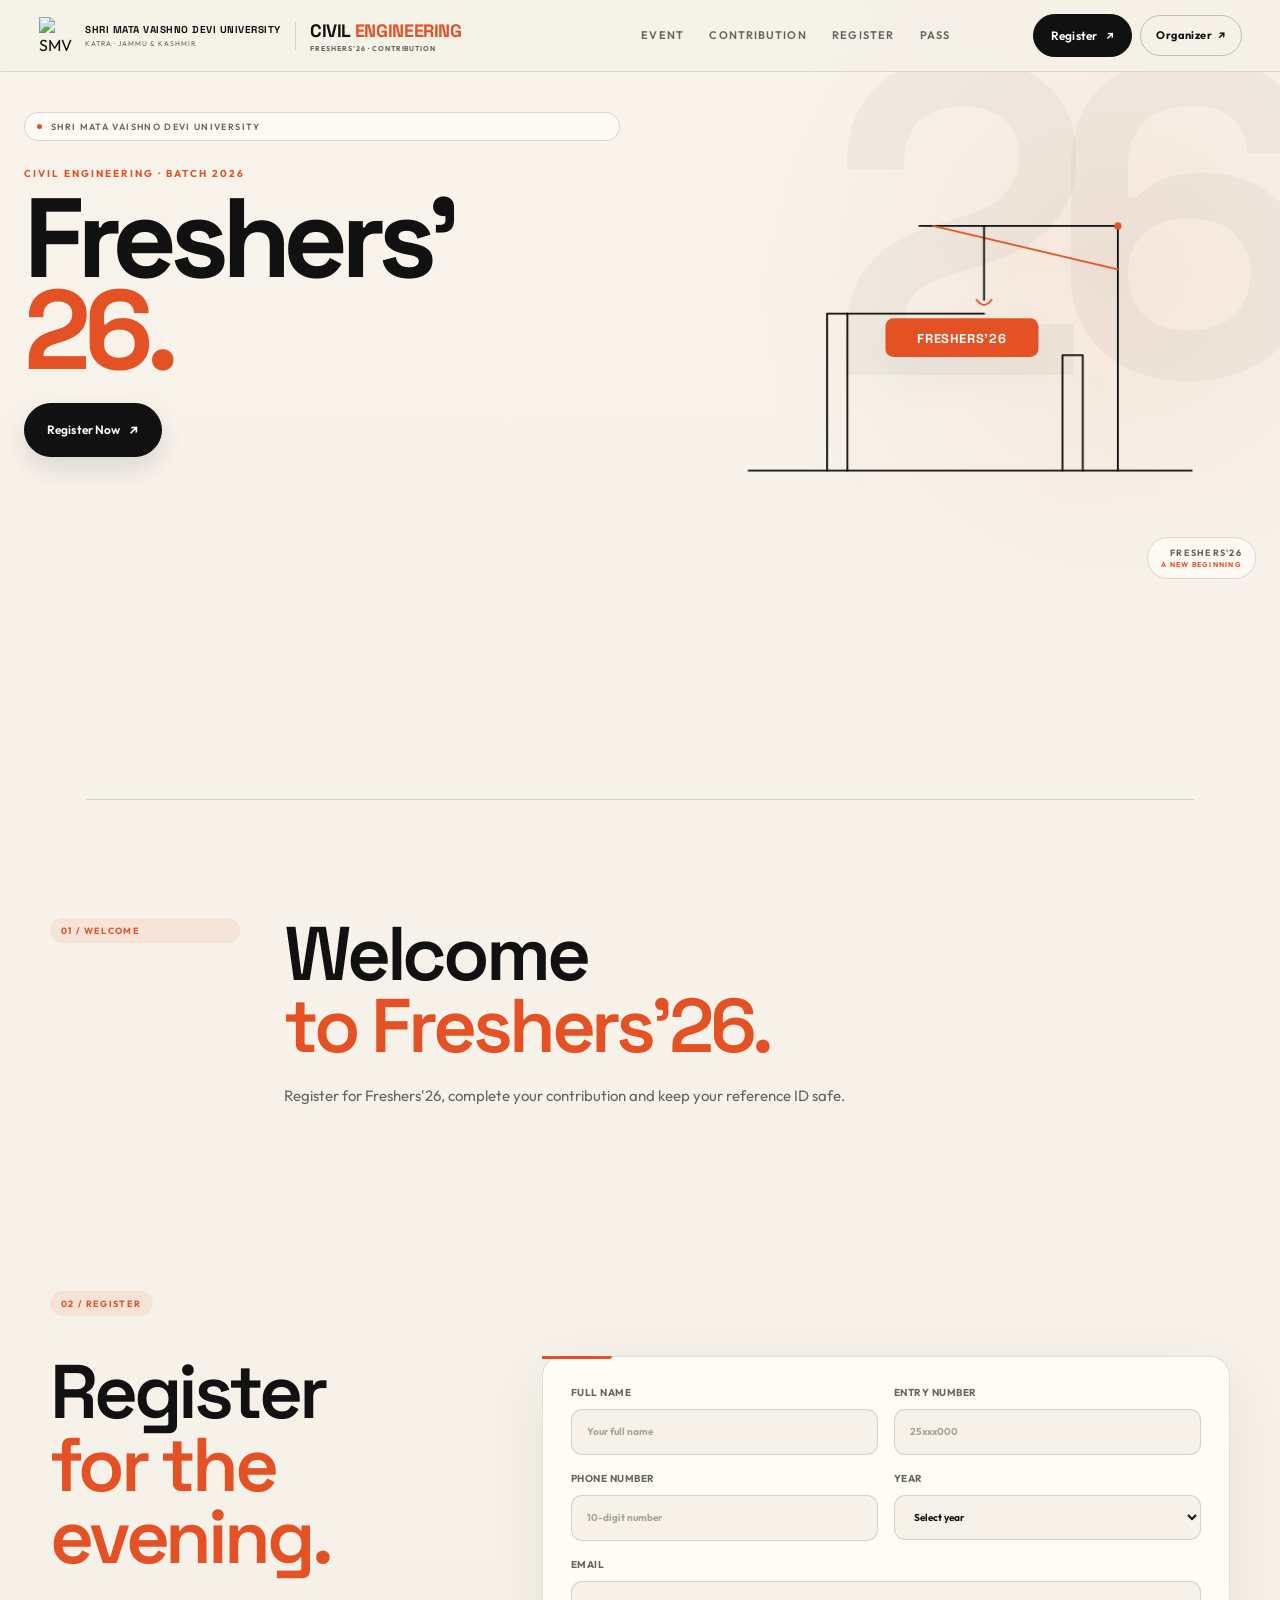
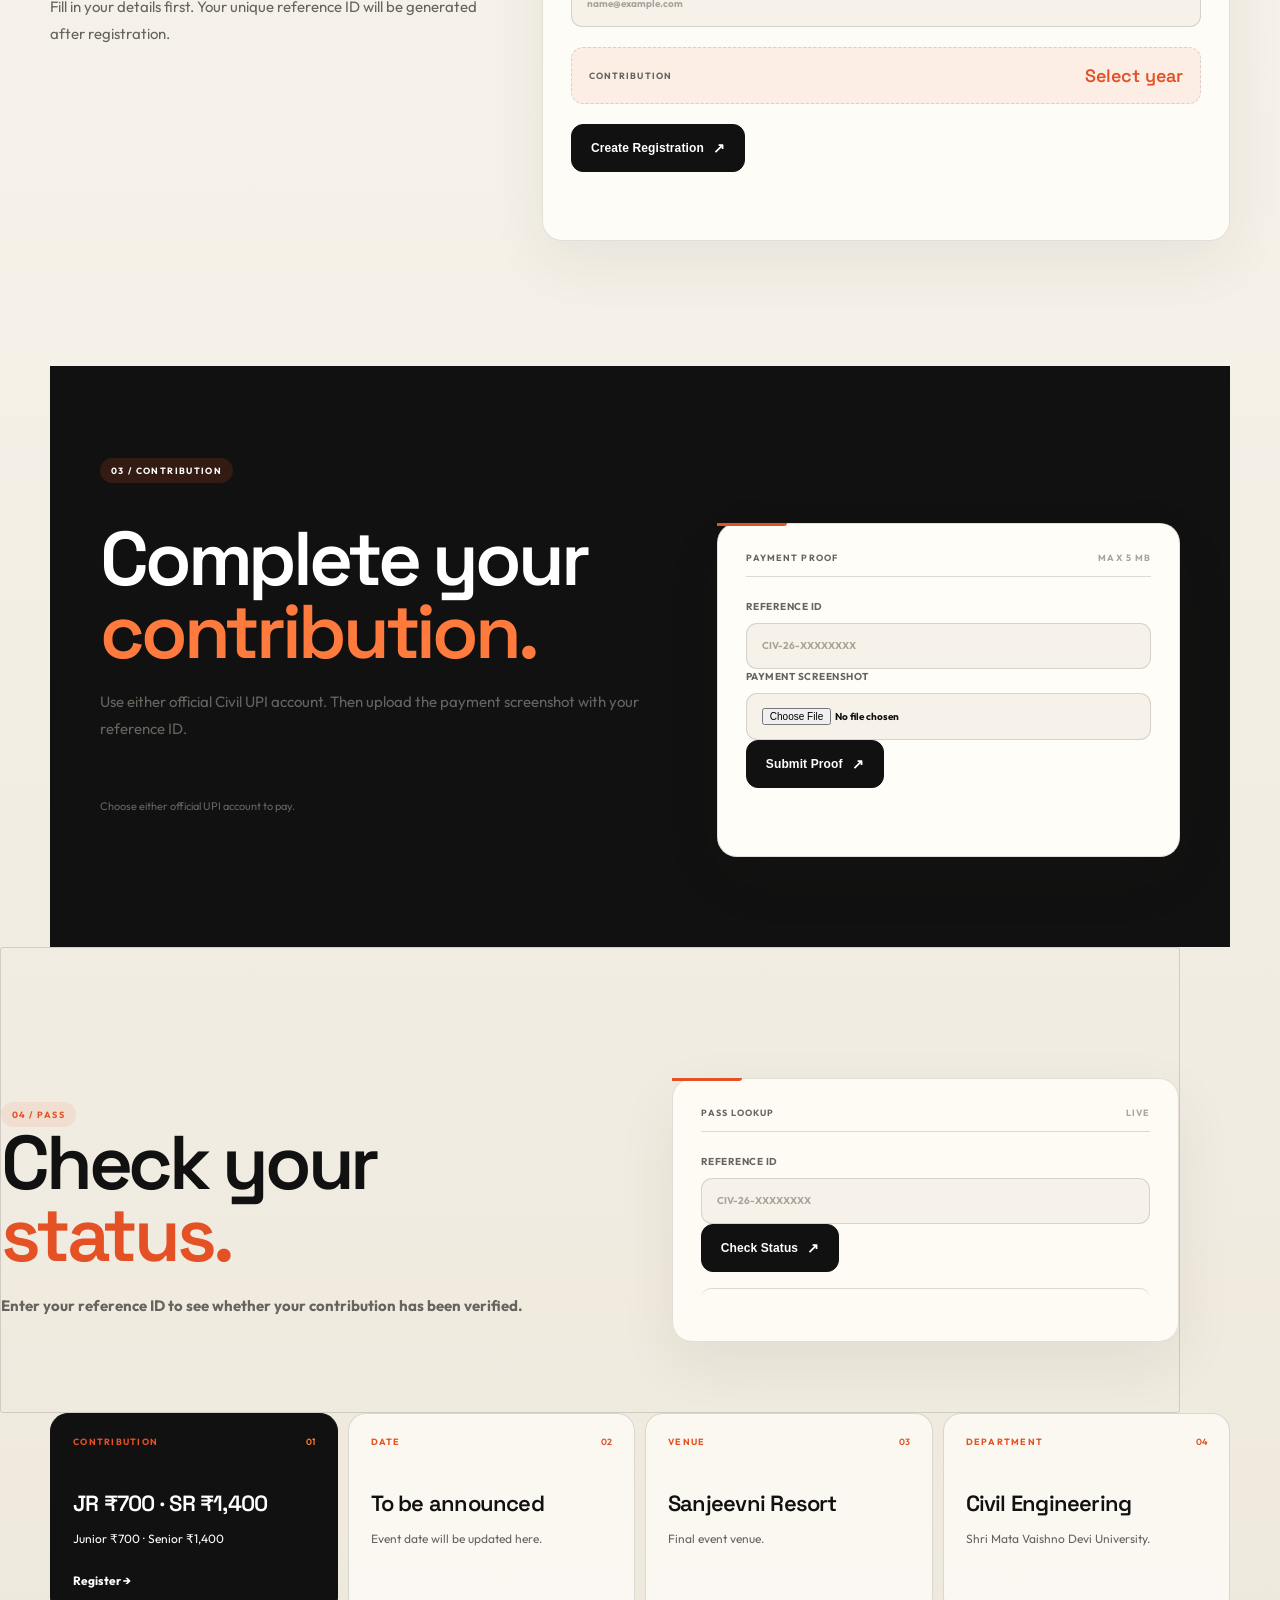
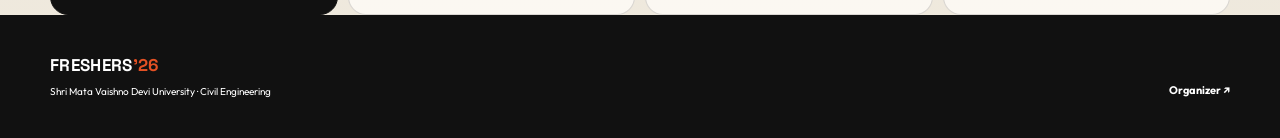
==== commit ba05ddf6: "Fix contribution navigation target" ====
--- a/index.html
+++ b/index.html
@@ -19,7 +19,7 @@
     <span class="brand-divider"></span>
     <span class="civil-wordmark"><b><span class="civil-black">CIVIL</span> <span class="civil-orange">ENGINEERING</span></b><small>FRESHERS'26 · CONTRIBUTION</small></span>
   </a>
-  <nav><a href="#event">Event</a><a href="#contribution">Contribution</a><a href="#register">Register</a><a href="#status">Pass</a></nav>
+  <nav><a href="#event">Event</a><a href="#payment">Contribution</a><a href="#register">Register</a><a href="#status">Pass</a></nav>
   <div class="nav-actions">
     <a href="#register" class="nav-cta">Register <span>↗</span></a>
     <a href="organizer.html" class="nav-organizer">Organizer <span>↗</span></a>
--- a/styles.css
+++ b/styles.css
@@ -230,3 +230,213 @@
 .feature-card,.form-card,.upi-card{box-shadow:0 10px 30px rgba(40,35,28,.025)}
 .feature-card:hover,.upi-card:hover{box-shadow:0 16px 36px rgba(40,35,28,.07)}
 @media(max-width:600px){.smvdu-wordmark b{font-size:9px}.civil-wordmark b{letter-spacing:.01em}}
+
+
+/* =========================================================
+   CIVIL ORGANIZER — OVERVIEW DASHBOARD
+   ========================================================= */
+.overview-head{
+  margin-bottom:28px;
+}
+.overview-head h2{
+  font-size:clamp(40px,5vw,58px);
+  margin:4px 0 0;
+  letter-spacing:-.045em;
+}
+.overview-subtitle{
+  color:var(--muted);
+  font-size:15px;
+  margin:12px 0 0;
+}
+.overview-stats{
+  display:grid;
+  grid-template-columns:repeat(4,1fr);
+  border:1px solid var(--line);
+  border-radius:18px;
+  overflow:hidden;
+  background:var(--surface);
+  margin-bottom:22px;
+}
+.overview-stats article{
+  min-height:150px;
+  padding:24px 28px;
+  border-right:1px solid var(--line);
+}
+.overview-stats article:last-child{border-right:0}
+.overview-stats span{
+  display:block;
+  color:var(--muted);
+  font-size:12px;
+  letter-spacing:.02em;
+}
+.overview-stats strong{
+  display:block;
+  margin-top:10px;
+  color:var(--accent);
+  font:700 clamp(30px,4vw,44px)/1 'Space Grotesk';
+  letter-spacing:-.04em;
+}
+.collection-summary{
+  border:1px solid var(--line);
+  border-radius:20px;
+  padding:28px 38px;
+  background:var(--surface);
+  margin-bottom:58px;
+}
+.collection-summary h3{
+  margin:0 0 20px;
+  color:var(--ink);
+  font:600 30px 'Space Grotesk';
+  letter-spacing:-.035em;
+}
+.summary-row{
+  display:flex;
+  justify-content:space-between;
+  align-items:center;
+  gap:20px;
+  padding:17px 0;
+  border-bottom:1px solid var(--line-soft);
+  color:var(--ink);
+  font-size:15px;
+}
+.summary-row:last-child{border-bottom:0}
+.summary-row strong{
+  color:var(--ink);
+  font:700 17px 'Space Grotesk';
+}
+.dashboard-control-heading{
+  margin:0 0 24px;
+}
+.dashboard-control-heading h3{
+  margin:6px 0 0;
+  font:600 32px 'Space Grotesk';
+  letter-spacing:-.035em;
+}
+@media(max-width:900px){
+  .overview-stats{grid-template-columns:1fr 1fr}
+  .overview-stats article:nth-child(2){border-right:0}
+  .overview-stats article:nth-child(-n+2){border-bottom:1px solid var(--line)}
+  .collection-summary{padding:25px 28px}
+}
+@media(max-width:600px){
+  .overview-head{
+    align-items:flex-start;
+    gap:20px;
+  }
+  .overview-head h2{font-size:48px}
+  .overview-subtitle{font-size:14px}
+  .overview-stats{grid-template-columns:1fr 1fr;border-radius:16px}
+  .overview-stats article{
+    min-height:125px;
+    padding:20px 18px;
+  }
+  .overview-stats span{font-size:11px}
+  .overview-stats strong{font-size:31px}
+  .collection-summary{
+    padding:22px;
+    border-radius:18px;
+    margin-bottom:48px;
+  }
+  .collection-summary h3{font-size:27px}
+  .summary-row{padding:15px 0}
+  .dashboard-control-heading h3{font-size:27px}
+}
+
+
+/* =========================================================
+   CIVIL ORGANIZER — ACCESS MANAGEMENT
+   ========================================================= */
+.auth-grid{
+  display:grid;
+  grid-template-columns:1fr 1fr;
+  gap:18px;
+}
+.auth-grid .auth-panel{margin:0}
+.auth-panel h3{font:600 25px 'Space Grotesk';margin:8px 0 10px}
+.access-panel{
+  border:1px solid var(--line);
+  border-radius:20px;
+  background:var(--surface);
+  padding:28px;
+}
+.access-header{
+  display:flex;
+  justify-content:space-between;
+  gap:20px;
+  align-items:flex-start;
+  margin-bottom:24px;
+}
+.access-header h3{font:600 27px 'Space Grotesk';margin:5px 0}
+.admin-badge{
+  padding:7px 11px;
+  border-radius:999px;
+  background:var(--ink);
+  color:#fff;
+  font-size:9px;
+  font-weight:700;
+  letter-spacing:.1em;
+}
+.access-request{
+  display:flex;
+  align-items:center;
+  justify-content:space-between;
+  gap:20px;
+  padding:18px 0;
+  border-top:1px solid var(--line);
+}
+.access-request strong{display:block;font:600 16px 'Space Grotesk'}
+.access-request small{display:block;color:var(--muted);margin-top:3px}
+.access-request span{display:block;color:var(--muted);font-size:10px;margin-top:5px}
+.access-actions{display:flex;gap:8px;flex-shrink:0}
+.access-actions button{min-height:40px}
+.access-empty{padding:24px 0;color:var(--muted);font-size:13px}
+@media(max-width:900px){
+  .auth-grid{grid-template-columns:1fr}
+}
+@media(max-width:600px){
+  .access-panel{padding:20px}
+  .access-header{flex-direction:column}
+  .access-request{align-items:flex-start;flex-direction:column}
+  .access-actions{width:100%}
+  .access-actions button{flex:1}
+}
+
+
+/* =========================================================
+   CIVIL ORGANIZER — AUTH PAGE REDESIGN
+   ========================================================= */
+#loginSection .section-heading{margin-bottom:28px}
+#loginSection .section-heading h3{font-size:clamp(30px,4vw,42px);letter-spacing:-.04em}
+#loginSection .auth-grid{align-items:stretch;gap:20px}
+#loginSection .auth-panel{max-width:none;width:100%;margin:0;padding:34px;border-radius:22px;box-shadow:0 18px 50px rgba(40,35,28,.045);position:relative;overflow:hidden}
+#loginSection .login-card{background:var(--ink);color:#fff;border-color:var(--ink)}
+#loginSection .login-card:before{content:'';position:absolute;width:180px;height:180px;right:-70px;top:-80px;border:1px solid rgba(226,121,63,.35);border-radius:50%}
+#loginSection .login-card .auth-icon{width:46px;height:46px;display:grid;place-items:center;border:1px solid rgba(255,255,255,.18);border-radius:12px;color:var(--accent-soft);font:700 12px 'Space Grotesk';margin-bottom:28px}
+#loginSection .auth-panel h3{font-size:34px;line-height:1.05;letter-spacing:-.045em;margin:8px 0 12px}
+#loginSection .auth-copy{color:var(--muted);font-size:13px;line-height:1.65;max-width:430px;margin:0 0 28px}
+#loginSection .login-card .auth-copy{color:rgba(255,255,255,.62)}
+#loginSection .auth-form{display:grid;gap:15px}
+#loginSection .auth-form label{display:grid;gap:7px;color:var(--muted);font-size:10px;font-weight:700;letter-spacing:.08em;text-transform:uppercase}
+#loginSection .login-card .auth-form label{color:rgba(255,255,255,.62)}
+#loginSection .auth-form input{width:100%;min-height:48px;padding:13px 14px;margin:0;border:1px solid var(--line);border-radius:10px;background:var(--bg);color:var(--ink);outline:none;font:400 14px Outfit,sans-serif;transition:border-color .2s,box-shadow .2s,background .2s}
+#loginSection .login-card .auth-form input{background:rgba(255,255,255,.07);color:#fff;border-color:rgba(255,255,255,.14)}
+#loginSection .auth-form input::placeholder{color:#aaa}
+#loginSection .login-card .auth-form input::placeholder{color:rgba(255,255,255,.38)}
+#loginSection .auth-form input:focus{border-color:var(--accent);box-shadow:0 0 0 3px rgba(184,85,46,.10)}
+#loginSection .login-card .auth-form input:focus{border-color:var(--accent-soft);box-shadow:0 0 0 3px rgba(226,121,63,.14)}
+#loginSection .auth-submit{width:100%;min-height:50px;margin-top:4px;justify-content:space-between;border-radius:10px;padding:12px 15px}
+#loginSection .login-card .auth-submit{background:var(--accent);border-color:var(--accent)}
+#loginSection .login-card .auth-submit:hover{background:var(--accent-soft);border-color:var(--accent-soft)}
+#loginSection .request-card{background:var(--surface)}
+#loginSection .request-top{display:flex;align-items:center;justify-content:space-between}
+#loginSection .request-dot{width:10px;height:10px;border-radius:50%;background:var(--accent);box-shadow:0 0 0 6px var(--accent-wash)}
+#loginSection .request-submit{justify-content:space-between;border-radius:10px;background:transparent}
+#loginSection .form-message{margin:2px 0 0;line-height:1.55}
+#loginSection .setup-message{padding:12px 14px;border:1px solid rgba(184,85,46,.25);border-radius:10px;background:var(--accent-wash)}
+#loginSection .setup-message code{font-family:ui-monospace,SFMono-Regular,Menlo,monospace;font-size:10px}
+@media(max-width:600px){
+  #loginSection .auth-grid{gap:14px}
+  #loginSection .auth-panel{padding:24px 20px;border-radius:18px}
+  #loginSection .auth-panel h3{font-size:30px}
+  #loginSection .login-card .auth-icon{margin-bottom:22px}
+}
--- a/experience.css
+++ b/experience.css
@@ -826,3 +826,322 @@
 body:has(.cinematic-hero) footer a:hover{
   color:#e45124;
 }
+
+
+/* Civil Engineering wordmark — black + orange */
+body:has(.cinematic-hero) .civil-wordmark .civil-black{color:#111!important}
+body:has(.cinematic-hero) .civil-wordmark .civil-orange{color:#e45124!important}
+
+
+/* =========================================================
+   DESKTOP / LAPTOP RESPONSIVE REPAIR
+   Keeps the existing mobile layout intact.
+   ========================================================= */
+@media (min-width:901px){
+  body:has(.cinematic-hero){
+    overflow-x:hidden;
+  }
+
+  /* Stable desktop navigation: keep all controls inside the viewport. */
+  body:has(.cinematic-hero) .nav{
+    width:100%;
+    max-width:none;
+    padding-left:clamp(20px,3vw,48px);
+    padding-right:clamp(20px,3vw,48px);
+    gap:18px;
+  }
+  body:has(.cinematic-hero) .smvdu-brand{
+    min-width:0;
+    flex:1 1 auto;
+    max-width:520px;
+  }
+  body:has(.cinematic-hero) .smvdu-wordmark,
+  body:has(.cinematic-hero) .civil-wordmark{
+    min-width:0;
+  }
+  body:has(.cinematic-hero) .smvdu-wordmark b,
+  body:has(.cinematic-hero) .civil-wordmark b{
+    white-space:nowrap;
+  }
+  body:has(.cinematic-hero) .nav nav{
+    flex:0 0 auto;
+    gap:clamp(16px,2vw,28px);
+  }
+  body:has(.cinematic-hero) .nav-actions{
+    flex:0 0 auto;
+  }
+
+  /* Main hero is a controlled desktop poster layout. */
+  body:has(.cinematic-hero) .cinematic-hero{
+    width:min(1180px,calc(100% - 48px));
+    max-width:1180px;
+    min-height:0;
+    margin:0 auto;
+    padding:112px 0 72px;
+    display:flex;
+    flex-direction:column;
+    align-items:center;
+    gap:0;
+  }
+  body:has(.cinematic-hero) .hero-content{
+    width:100%;
+    max-width:980px;
+    display:flex;
+    flex-direction:column;
+    align-items:center;
+    text-align:center;
+  }
+  body:has(.cinematic-hero) .hero-content .eyebrow{
+    justify-content:center;
+  }
+  body:has(.cinematic-hero) .hero-kicker{
+    margin-top:24px;
+  }
+  body:has(.cinematic-hero) .hero h1{
+    margin:14px 0 8px;
+    font-size:clamp(82px,9vw,138px);
+    line-height:.82;
+  }
+  body:has(.cinematic-hero) .hero h1 em{
+    transform:none;
+  }
+  body:has(.cinematic-hero) .hero-art{
+    order:initial;
+    width:min(760px,100%);
+    height:330px;
+    margin:12px auto 0;
+    flex:0 0 auto;
+  }
+  body:has(.cinematic-hero) .freshers-art{
+    width:100%;
+    height:100%;
+    max-width:760px;
+    margin:auto;
+  }
+  body:has(.cinematic-hero) .hero-label{
+    right:1%;
+    bottom:3%;
+  }
+  body:has(.cinematic-hero) .hero-actions{
+    margin-top:4px;
+    justify-content:center;
+  }
+
+  /* Desktop sections use the available width without stretching text too far. */
+  body:has(.cinematic-hero) .section{
+    width:min(1180px,calc(100% - 48px));
+    max-width:1180px;
+    padding-left:0;
+    padding-right:0;
+  }
+  body:has(.cinematic-hero) .intro{
+    grid-template-columns:190px minmax(0,1fr);
+    gap:44px;
+  }
+  body:has(.cinematic-hero) .register-wrap{
+    grid-template-columns:minmax(260px,.78fr) minmax(0,1.22fr);
+    gap:52px;
+  }
+  body:has(.cinematic-hero) .two-col{
+    grid-template-columns:minmax(0,1fr) minmax(360px,.82fr);
+    gap:52px;
+  }
+  body:has(.cinematic-hero) .status-wrap{
+    grid-template-columns:minmax(0,1fr) minmax(360px,.82fr);
+    gap:52px;
+  }
+  body:has(.cinematic-hero) .form-card{
+    width:100%;
+    min-width:0;
+  }
+  body:has(.cinematic-hero) .event-grid{
+    width:min(1180px,calc(100% - 48px));
+    max-width:1180px;
+    padding-left:0;
+    padding-right:0;
+  }
+  body:has(.cinematic-hero) .payment-proof{
+    width:100%;
+    padding-left:max(24px,calc((100vw - 1180px)/2));
+    padding-right:max(24px,calc((100vw - 1180px)/2));
+  }
+  body:has(.cinematic-hero) .payment-proof .qr-list{
+    width:min(100%,430px);
+  }
+  body:has(.cinematic-hero) footer{
+    width:100%;
+    max-width:none;
+    padding-left:max(24px,calc((100vw - 1180px)/2));
+    padding-right:max(24px,calc((100vw - 1180px)/2));
+  }
+}
+
+/* Smaller laptop widths: reduce navigation density before the layout feels cramped. */
+@media (min-width:901px) and (max-width:1150px){
+  body:has(.cinematic-hero) .nav{
+    padding-left:20px;
+    padding-right:20px;
+  }
+  body:has(.cinematic-hero) .smvdu-wordmark,
+  body:has(.cinematic-hero) .brand-divider{
+    display:none;
+  }
+  body:has(.cinematic-hero) .civil-wordmark b{
+    font-size:16px;
+  }
+  body:has(.cinematic-hero) .nav nav{
+    gap:14px;
+  }
+  body:has(.cinematic-hero) .nav nav a{
+    font-size:10px;
+  }
+  body:has(.cinematic-hero) .nav-cta,
+  body:has(.cinematic-hero) .nav-organizer{
+    padding:10px 12px;
+    font-size:10px;
+  }
+  body:has(.cinematic-hero) .cinematic-hero{
+    width:min(1080px,calc(100% - 40px));
+  }
+  body:has(.cinematic-hero) .section,
+  body:has(.cinematic-hero) .event-grid{
+    width:min(1080px,calc(100% - 40px));
+  }
+  body:has(.cinematic-hero) .section{
+    padding-top:76px;
+    padding-bottom:76px;
+  }
+  body:has(.cinematic-hero) .register-wrap,
+  body:has(.cinematic-hero) .two-col,
+  body:has(.cinematic-hero) .status-wrap{
+    gap:34px;
+  }
+}
+
+/* Very wide screens: prevent the poster from becoming oversized. */
+@media (min-width:1440px){
+  body:has(.cinematic-hero) .cinematic-hero{
+    padding-top:118px;
+  }
+  body:has(.cinematic-hero) .hero h1{
+    font-size:138px;
+  }
+}
+
+
+/* =========================================================
+   DESKTOP HERO — split layout
+   Animation stays on the RIGHT on desktop/laptop only.
+   Mobile rules above remain untouched.
+   ========================================================= */
+@media (min-width:901px){
+  body:has(.cinematic-hero) .cinematic-hero{
+    width:min(1240px,calc(100% - 48px));
+    max-width:1240px;
+    min-height:calc(100vh - 72px);
+    margin:0 auto;
+    padding:112px 0 64px;
+    display:block;
+  }
+
+  body:has(.cinematic-hero) .hero-content{
+    width:100%;
+    max-width:none;
+    min-width:0;
+    display:grid;
+    grid-template-columns:minmax(0,1.02fr) minmax(390px,.98fr);
+    grid-template-rows:auto auto auto auto 1fr;
+    column-gap:clamp(30px,5vw,82px);
+    align-items:center;
+    text-align:left;
+  }
+
+  body:has(.cinematic-hero) .hero-content .eyebrow{
+    grid-column:1;
+    grid-row:1;
+    justify-content:flex-start;
+    align-self:end;
+  }
+
+  body:has(.cinematic-hero) .hero-kicker{
+    grid-column:1;
+    grid-row:2;
+    margin-top:26px;
+    align-self:end;
+  }
+
+  body:has(.cinematic-hero) .hero h1{
+    grid-column:1;
+    grid-row:3;
+    align-self:start;
+    margin:12px 0 18px;
+    font-size:clamp(82px,8.8vw,132px);
+    line-height:.82;
+    letter-spacing:-.065em;
+  }
+
+  body:has(.cinematic-hero) .hero h1 em{
+    transform:none;
+  }
+
+  body:has(.cinematic-hero) .hero-art{
+    grid-column:2;
+    grid-row:1 / 6;
+    order:initial;
+    width:100%;
+    height:clamp(360px,38vw,500px);
+    margin:0;
+    align-self:center;
+    display:grid;
+    place-items:center;
+  }
+
+  body:has(.cinematic-hero) .freshers-art{
+    width:100%;
+    height:100%;
+    max-width:620px;
+    margin:0 auto;
+  }
+
+  body:has(.cinematic-hero) .hero-label{
+    right:0;
+    bottom:4%;
+  }
+
+  body:has(.cinematic-hero) .hero-actions{
+    grid-column:1;
+    grid-row:4;
+    justify-content:flex-start;
+    margin-top:8px;
+  }
+
+  body:has(.cinematic-hero) .cinematic-hero:before{
+    right:-2%;
+    top:5%;
+  }
+}
+
+/* Laptop widths: preserve the right-side animation without crowding it. */
+@media (min-width:901px) and (max-width:1150px){
+  body:has(.cinematic-hero) .cinematic-hero{
+    width:calc(100% - 40px);
+    padding-top:105px;
+  }
+
+  body:has(.cinematic-hero) .hero-content{
+    grid-template-columns:minmax(0,1fr) minmax(330px,.82fr);
+    column-gap:32px;
+  }
+
+  body:has(.cinematic-hero) .hero h1{
+    font-size:clamp(72px,8.5vw,104px);
+  }
+
+  body:has(.cinematic-hero) .hero-art{
+    height:380px;
+  }
+
+  body:has(.cinematic-hero) .freshers-art{
+    max-width:500px;
+  }
+}
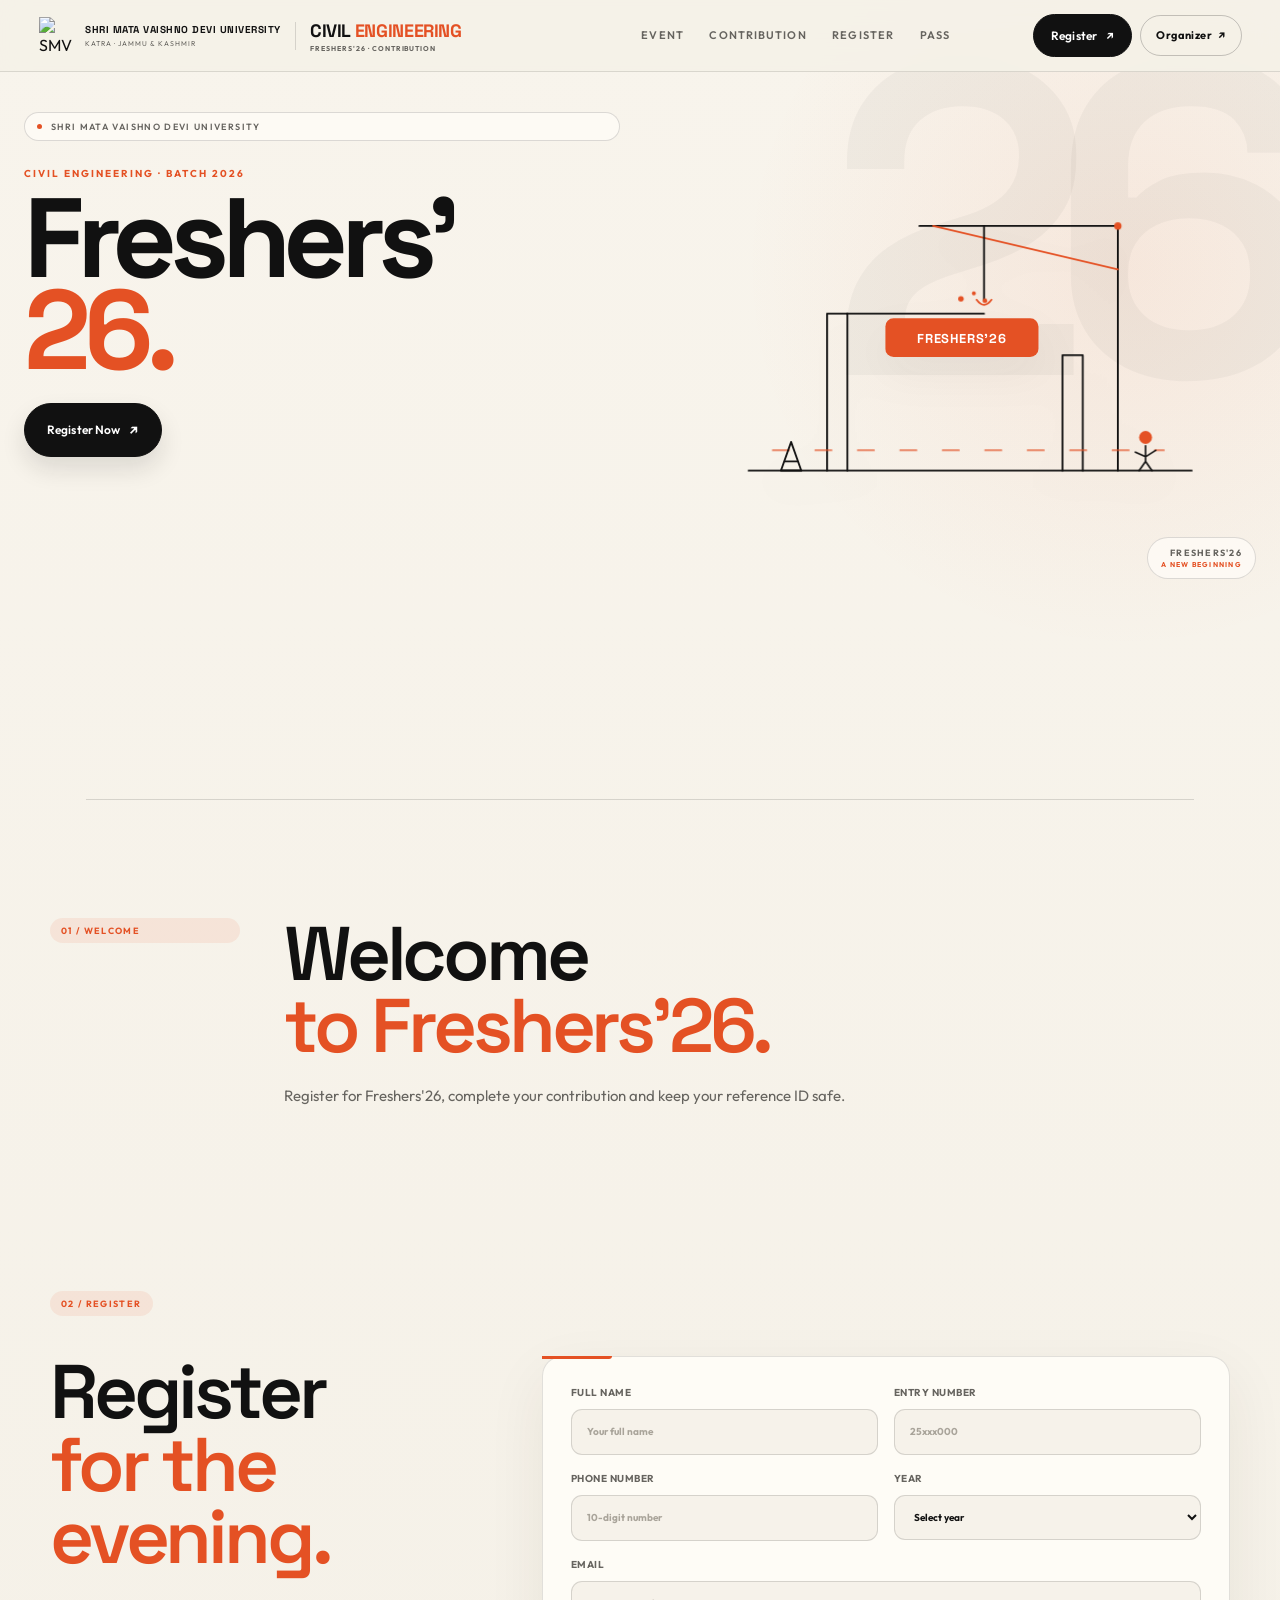
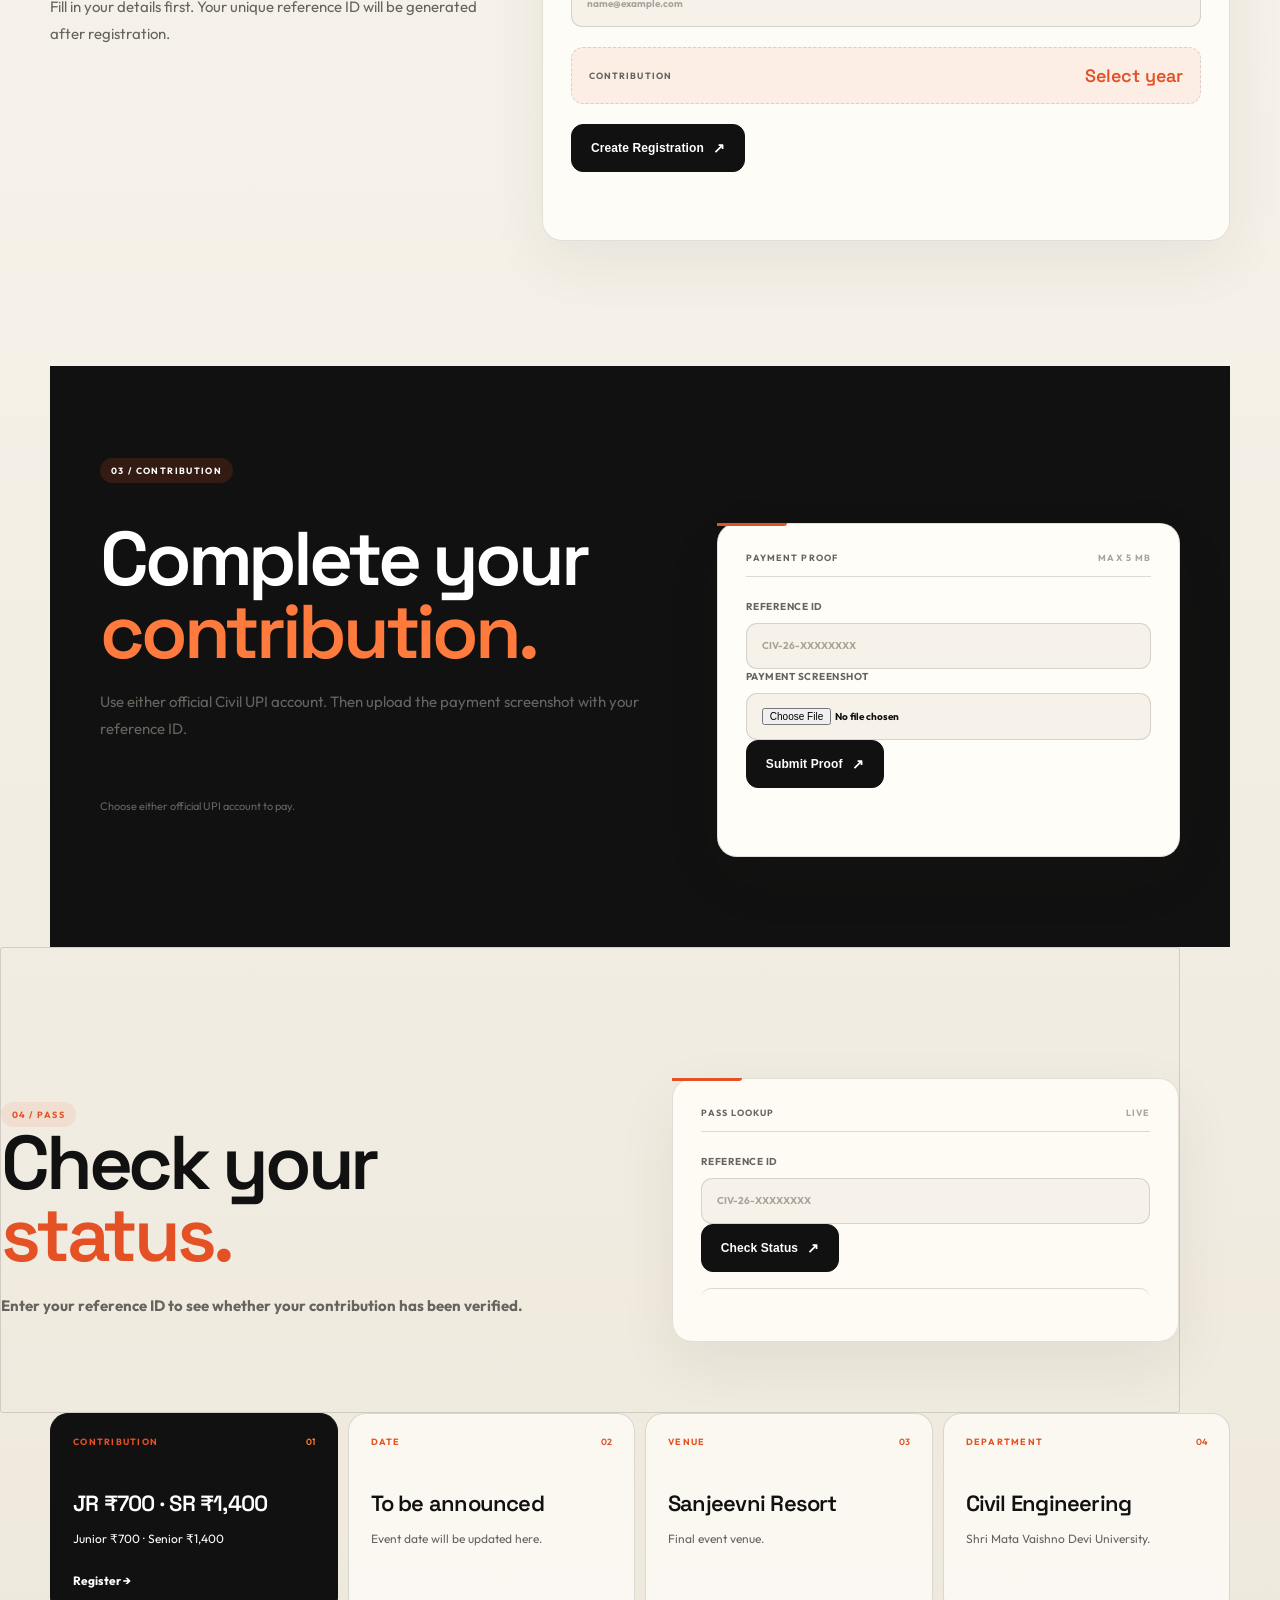
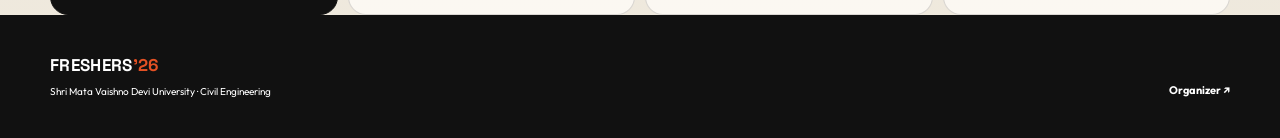
==== commit d0d84f6d: "Make Freshers animation continuous and interactive" ====
--- a/index.html
+++ b/index.html
@@ -50,6 +50,24 @@
         <text x="301" y="202" text-anchor="middle">FRESHERS'26</text>
       </g>
       <circle class="art-dot" cx="470" cy="75" r="4"/>
+
+      <!-- Continuous construction-site activity -->
+      <g class="art-sweep" aria-hidden="true">
+        <path d="M96 318H520"/>
+      </g>
+      <g class="art-sparks" aria-hidden="true">
+        <circle cx="300" cy="154" r="3"/>
+        <circle cx="314" cy="148" r="2.2"/>
+        <circle cx="326" cy="156" r="2.5"/>
+      </g>
+      <g class="art-cone" aria-hidden="true">
+        <path d="M105 340L116 309L127 340Z"/>
+        <path d="M109 330H123"/>
+      </g>
+      <g class="art-worker" aria-hidden="true">
+        <circle cx="500" cy="304" r="7"/>
+        <path d="M500 313V330M489 320L500 325L511 318M493 340L500 330L507 340"/>
+      </g>
     </svg>
     <div class="hero-label">FRESHERS'26<br><small>A NEW BEGINNING</small></div>
   </div>
--- a/experience.css
+++ b/experience.css
@@ -1145,3 +1145,68 @@
     max-width:500px;
   }
 }
+
+/* =========================================================
+   CONTINUOUS CONSTRUCTION ANIMATION
+   ========================================================= */
+body:has(.cinematic-hero) .freshers-art.is-ready .art-dot{
+  animation:fadeIn .5s ease forwards 1.1s,beaconPulse 2.4s ease-in-out 2s infinite;
+}
+body:has(.cinematic-hero) .freshers-art .art-sweep{
+  fill:none;stroke:#e45124;stroke-width:1.5;stroke-linecap:round;
+  stroke-dasharray:18 28;opacity:0;
+}
+body:has(.cinematic-hero) .freshers-art.is-ready .art-sweep{
+  animation:fadeIn .7s ease forwards 1.9s,sweepMove 3.2s linear 2.6s infinite;
+}
+body:has(.cinematic-hero) .freshers-art .art-sparks{fill:#e45124;opacity:0}
+body:has(.cinematic-hero) .freshers-art.is-ready .art-sparks{
+  animation:fadeIn .5s ease forwards 2s,sparkFloat 2.8s ease-in-out 2.5s infinite;
+}
+body:has(.cinematic-hero) .freshers-art .art-sparks circle:nth-child(2){animation-delay:.18s}
+body:has(.cinematic-hero) .freshers-art .art-sparks circle:nth-child(3){animation-delay:.34s}
+body:has(.cinematic-hero) .freshers-art .art-cone{
+  fill:none;stroke:#111;stroke-width:2;stroke-linecap:round;stroke-linejoin:round;
+  opacity:0;transform-box:fill-box;transform-origin:center bottom;
+}
+body:has(.cinematic-hero) .freshers-art.is-ready .art-cone{
+  animation:fadeIn .6s ease forwards 2.1s,conePulse 2.8s ease-in-out 2.7s infinite;
+}
+body:has(.cinematic-hero) .freshers-art .art-worker{
+  fill:none;stroke:#111;stroke-width:1.8;stroke-linecap:round;stroke-linejoin:round;
+  opacity:0;transform-box:fill-box;transform-origin:center bottom;
+}
+body:has(.cinematic-hero) .freshers-art .art-worker circle{fill:#e45124;stroke:none}
+body:has(.cinematic-hero) .freshers-art.is-ready .art-worker{
+  animation:fadeIn .6s ease forwards 2.2s,workerWalk 5.5s ease-in-out 2.8s infinite;
+}
+body:has(.cinematic-hero) .freshers-art.is-ready .art-block{
+  animation:blockIn .6s ease forwards 1.5s,blockFloat 3.8s ease-in-out 2.1s infinite;
+}
+body:has(.cinematic-hero) .freshers-art.is-ready .hook-end{
+  animation:hookBounce 3.8s ease-in-out 2.1s infinite;
+  transform-box:fill-box;transform-origin:center top;
+}
+body:has(.cinematic-hero) .freshers-art.is-ready .art-accent{
+  animation:lineIn 1s ease forwards .8s,craneSway 5s ease-in-out 2s infinite;
+  transform-box:fill-box;transform-origin:center;
+}
+@keyframes beaconPulse{0%,100%{opacity:.55;transform:scale(1)}50%{opacity:1;transform:scale(1.65)}}
+@keyframes sweepMove{0%{stroke-dashoffset:46;opacity:.25}50%{opacity:.8}100%{stroke-dashoffset:0;opacity:.25}}
+@keyframes sparkFloat{0%,100%{transform:translateY(0) scale(.75);opacity:.35}50%{transform:translateY(-8px) scale(1.15);opacity:1}}
+@keyframes conePulse{0%,100%{transform:translateY(0) rotate(0)}50%{transform:translateY(-2px) rotate(-1deg)}}
+@keyframes workerWalk{0%,100%{transform:translateX(-8px)}50%{transform:translateX(16px)}}
+@keyframes hookBounce{0%,100%{transform:translateY(0)}50%{transform:translateY(10px)}}
+@keyframes craneSway{0%,100%{transform:rotate(0)}50%{transform:rotate(.7deg)}}
+@media(prefers-reduced-motion:reduce){
+  body:has(.cinematic-hero) .freshers-art.is-ready .art-dot,
+  body:has(.cinematic-hero) .freshers-art.is-ready .art-sweep,
+  body:has(.cinematic-hero) .freshers-art.is-ready .art-sparks,
+  body:has(.cinematic-hero) .freshers-art.is-ready .art-cone,
+  body:has(.cinematic-hero) .freshers-art.is-ready .art-worker,
+  body:has(.cinematic-hero) .freshers-art.is-ready .art-block,
+  body:has(.cinematic-hero) .freshers-art.is-ready .hook-end,
+  body:has(.cinematic-hero) .freshers-art.is-ready .art-accent{
+    animation:none!important;opacity:1!important;transform:none!important;
+  }
+}
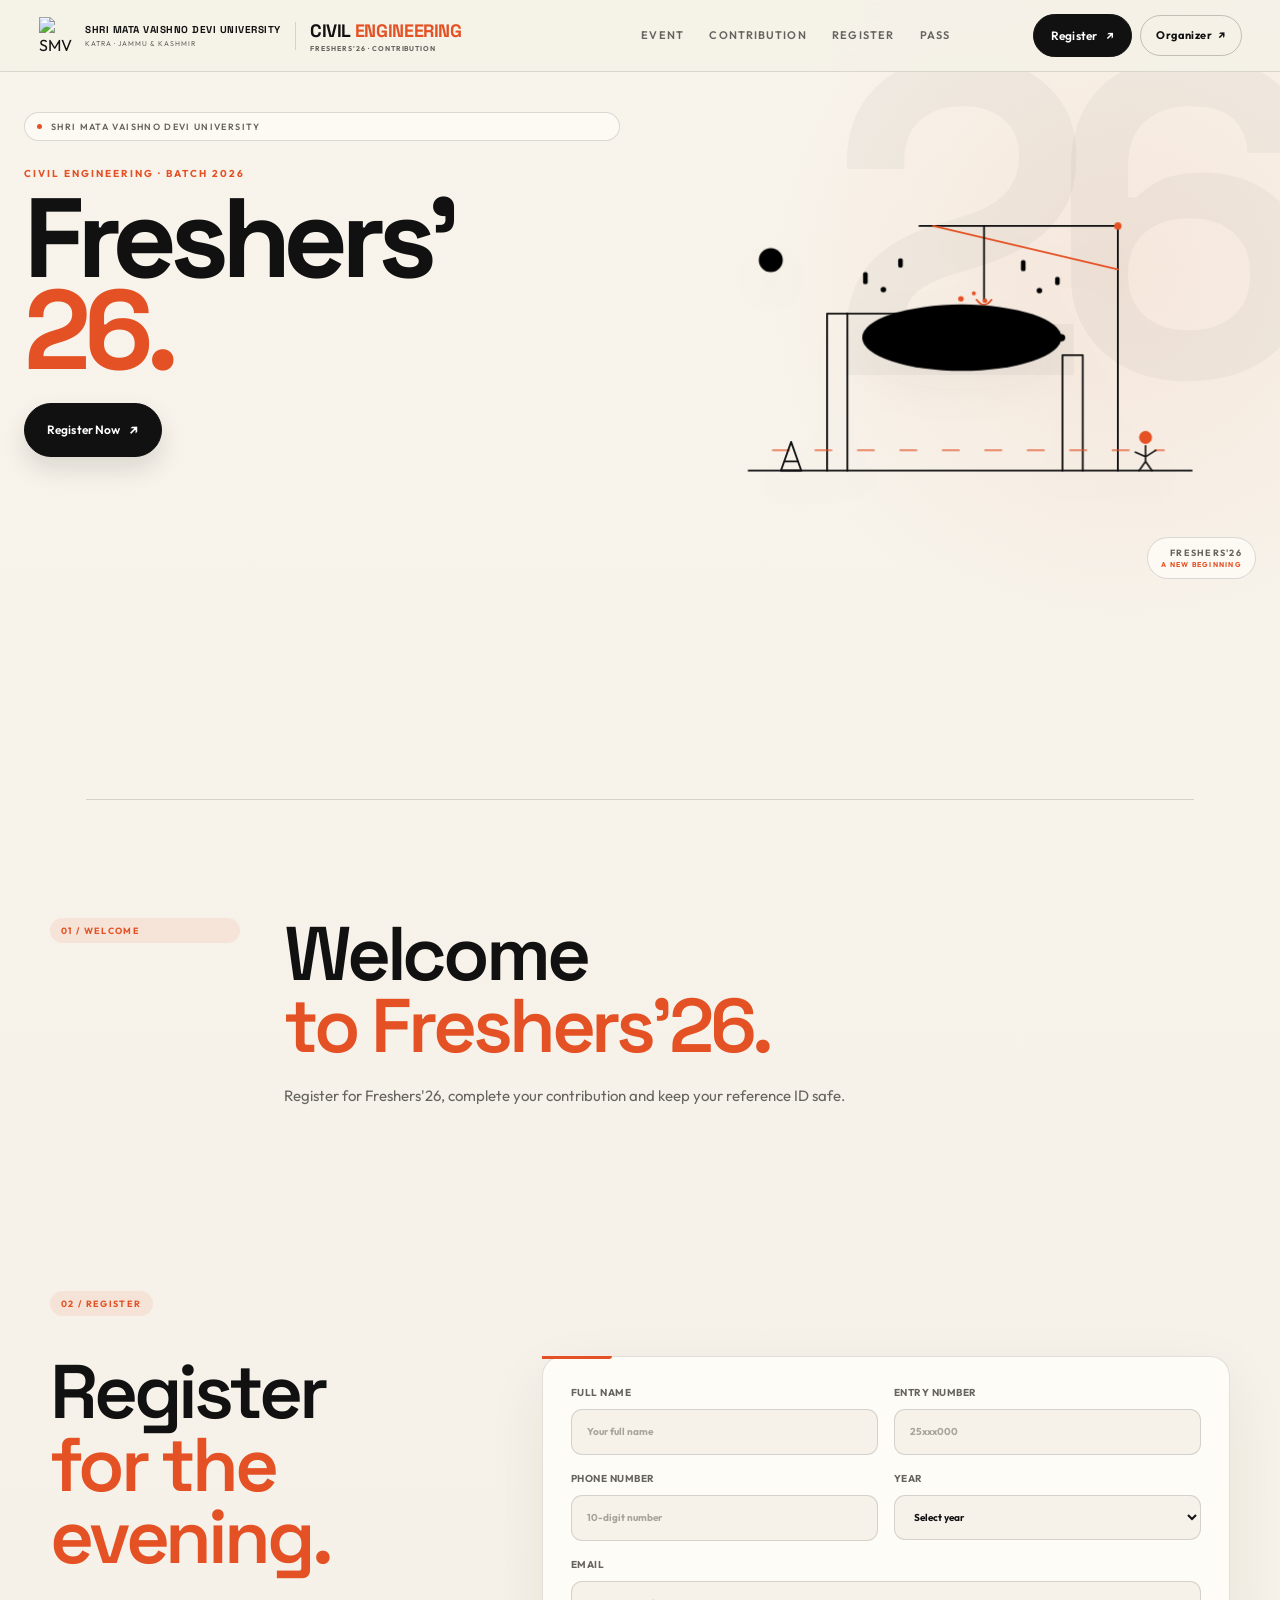
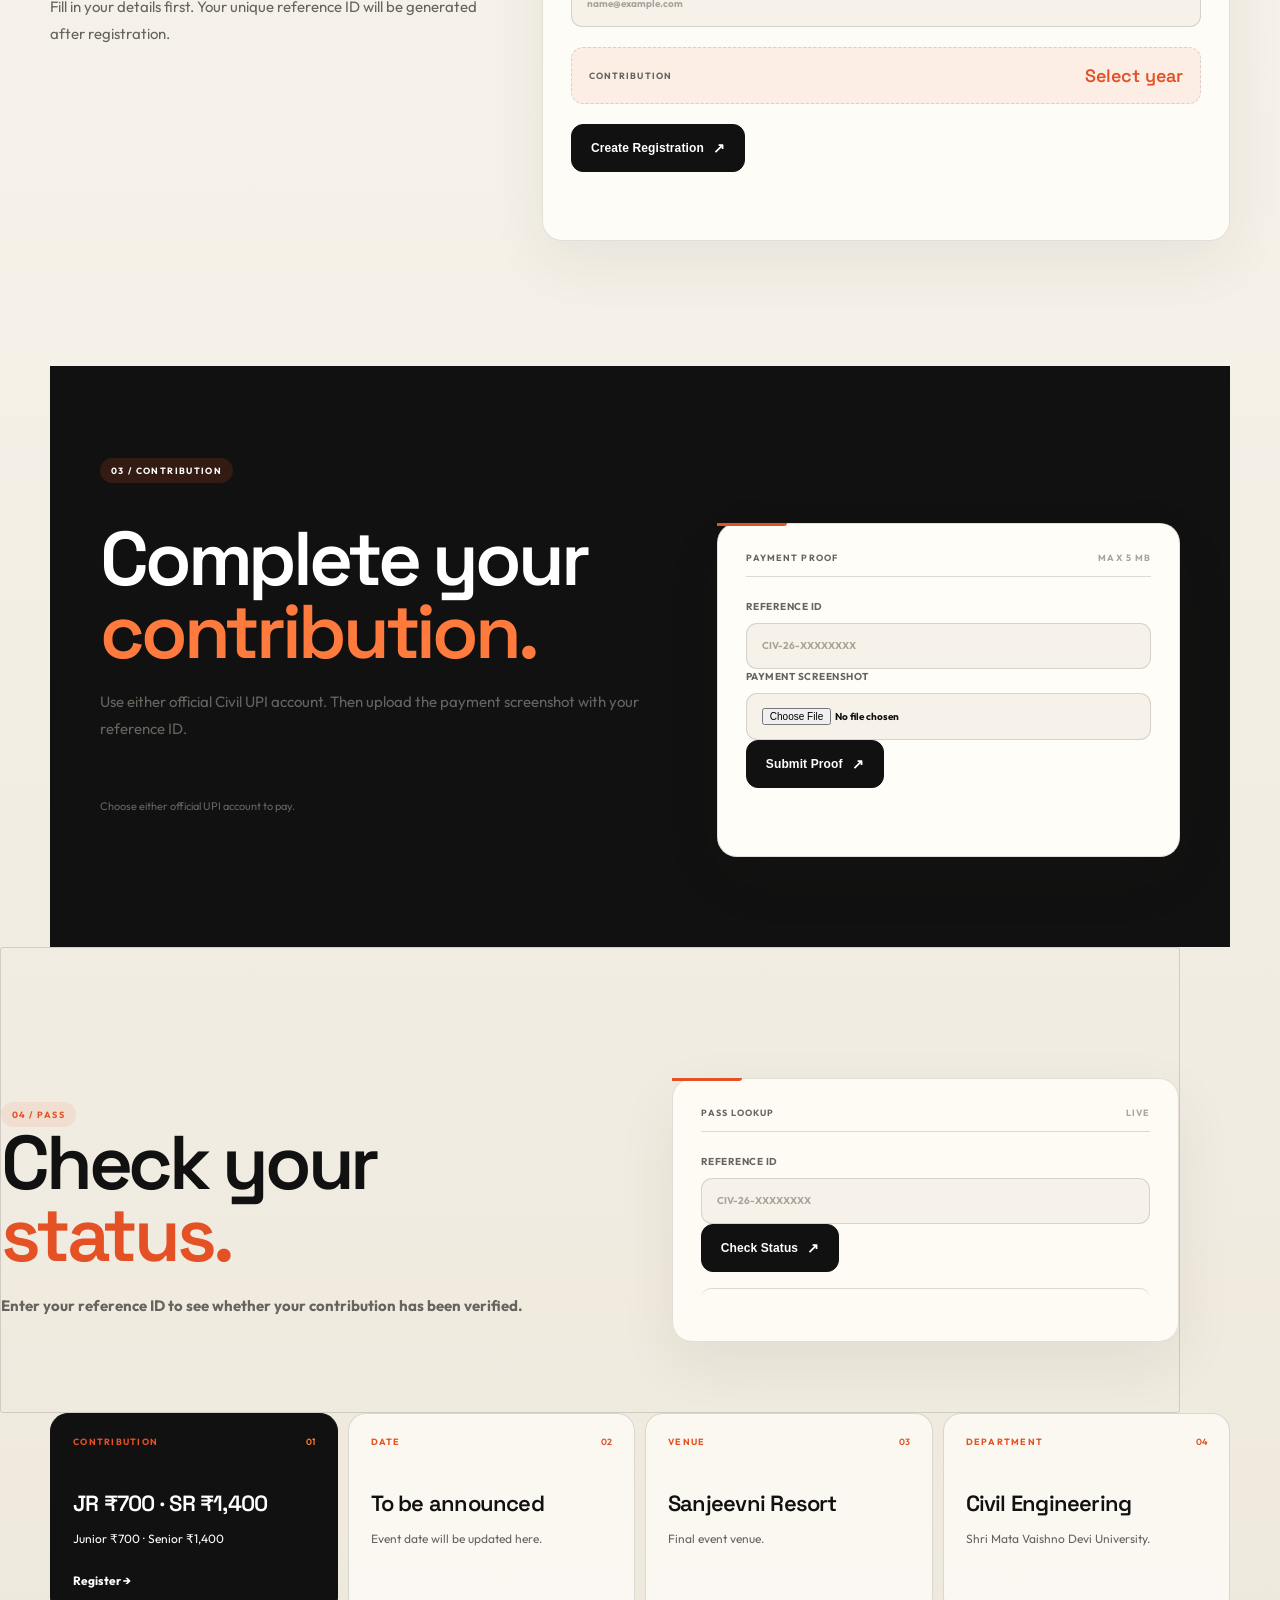
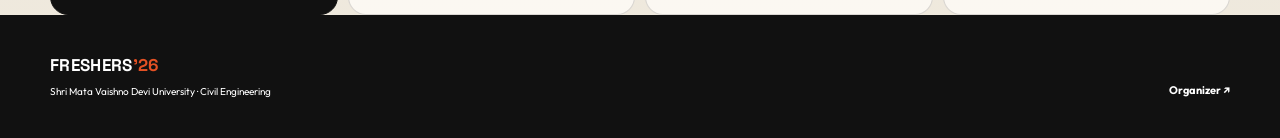
==== commit 0bc43e90: "feat: add celebration animation layer" ====
--- a/index.html
+++ b/index.html
@@ -67,6 +67,22 @@
       <g class="art-worker" aria-hidden="true">
         <circle cx="500" cy="304" r="7"/>
         <path d="M500 313V330M489 320L500 325L511 318M493 340L500 330L507 340"/>
+      </g>
+      <g class="art-orbit" aria-hidden="true">
+        <ellipse cx="301" cy="196" rx="108" ry="36"/>
+        <circle cx="409" cy="196" r="4"/>
+      </g>
+      <g class="art-confetti" aria-hidden="true">
+        <rect x="194" y="125" width="5" height="13" rx="2"/>
+        <rect x="232" y="110" width="5" height="10" rx="2"/>
+        <rect x="365" y="112" width="5" height="12" rx="2"/>
+        <rect x="402" y="130" width="5" height="9" rx="2"/>
+        <circle cx="216" cy="144" r="3"/>
+        <circle cx="385" cy="145" r="3"/>
+      </g>
+      <g class="art-sun" aria-hidden="true">
+        <circle cx="94" cy="112" r="13"/>
+        <path d="M94 88V80M94 144V136M70 112H62M126 112H118M77 95L71 89M111 129L117 135M111 95L117 89M77 129L71 135"/>
       </g>
     </svg>
     <div class="hero-label">FRESHERS'26<br><small>A NEW BEGINNING</small></div>
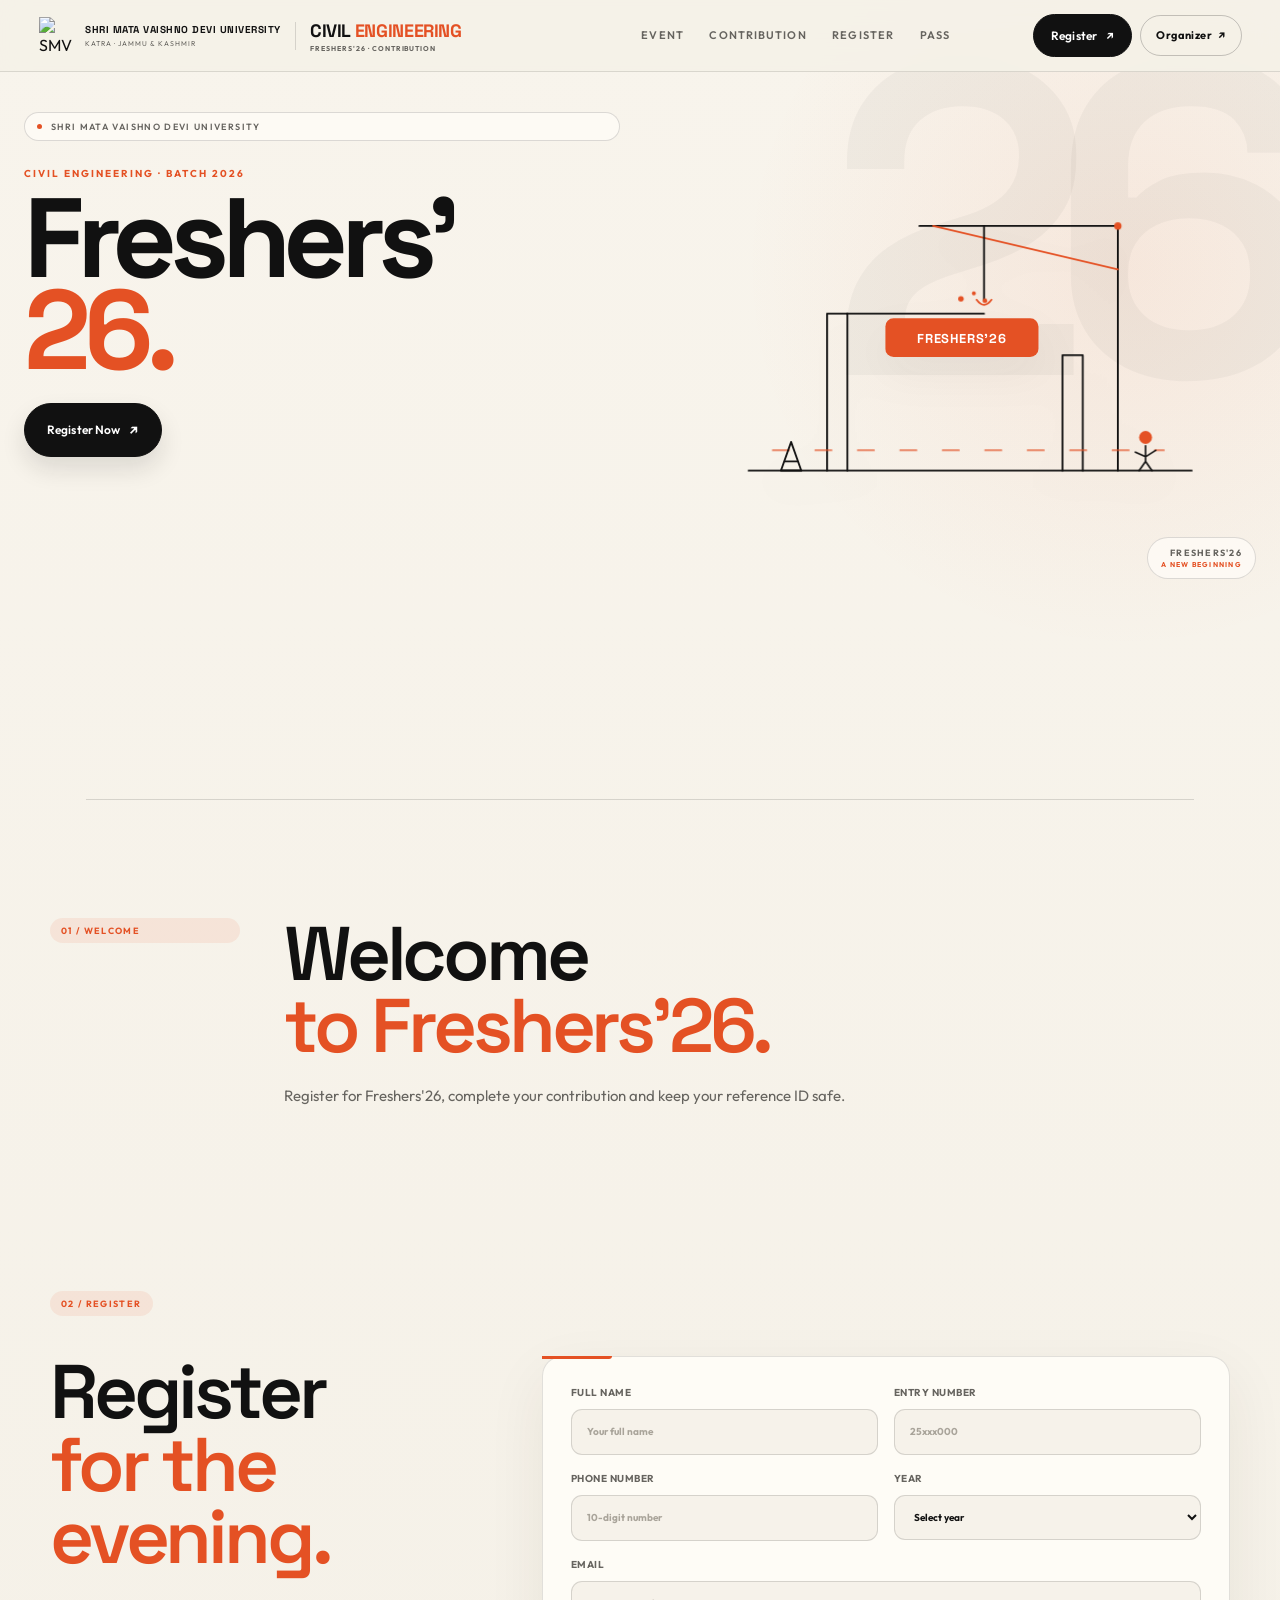
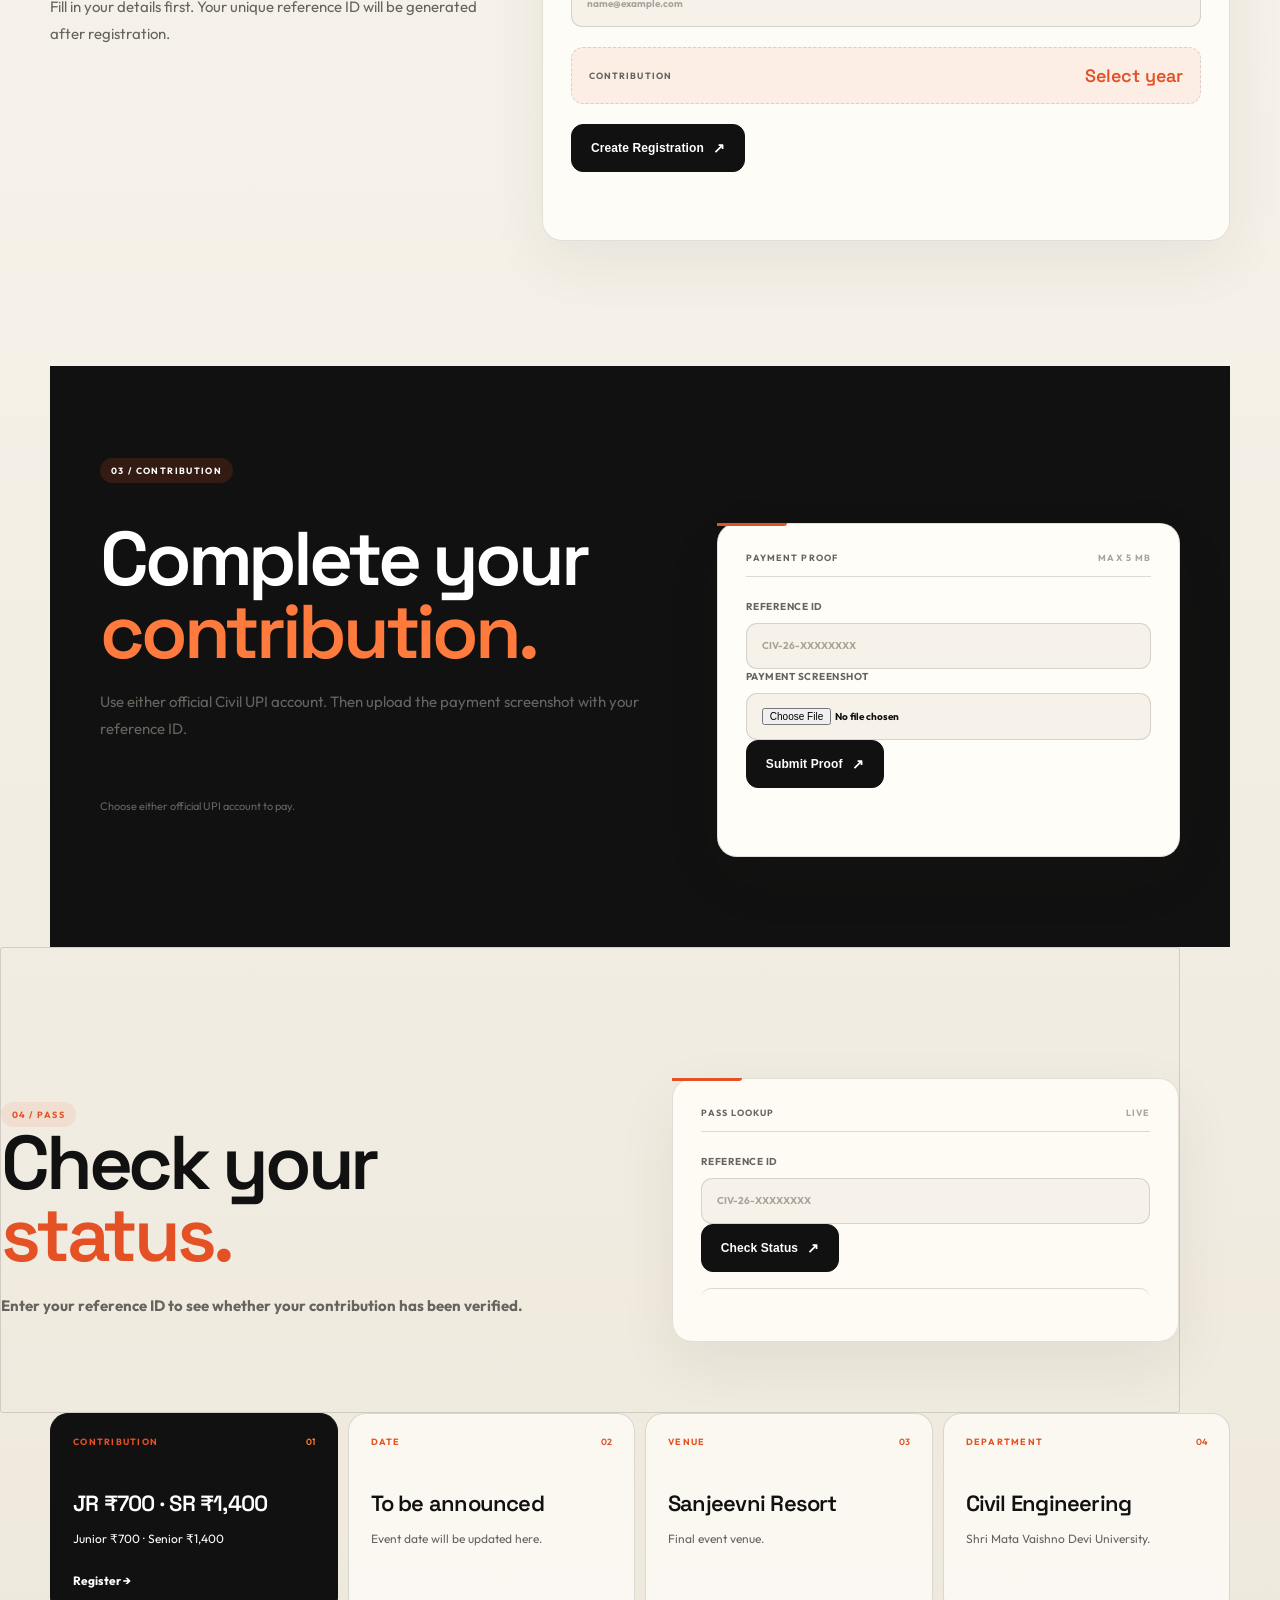
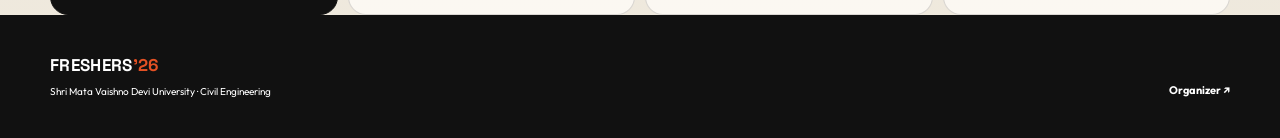
==== commit a4fd4113: "revert: remove orbit celebration artwork" ====
--- a/index.html
+++ b/index.html
@@ -67,22 +67,6 @@
       <g class="art-worker" aria-hidden="true">
         <circle cx="500" cy="304" r="7"/>
         <path d="M500 313V330M489 320L500 325L511 318M493 340L500 330L507 340"/>
-      </g>
-      <g class="art-orbit" aria-hidden="true">
-        <ellipse cx="301" cy="196" rx="108" ry="36"/>
-        <circle cx="409" cy="196" r="4"/>
-      </g>
-      <g class="art-confetti" aria-hidden="true">
-        <rect x="194" y="125" width="5" height="13" rx="2"/>
-        <rect x="232" y="110" width="5" height="10" rx="2"/>
-        <rect x="365" y="112" width="5" height="12" rx="2"/>
-        <rect x="402" y="130" width="5" height="9" rx="2"/>
-        <circle cx="216" cy="144" r="3"/>
-        <circle cx="385" cy="145" r="3"/>
-      </g>
-      <g class="art-sun" aria-hidden="true">
-        <circle cx="94" cy="112" r="13"/>
-        <path d="M94 88V80M94 144V136M70 112H62M126 112H118M77 95L71 89M111 129L117 135M111 95L117 89M77 129L71 135"/>
       </g>
     </svg>
     <div class="hero-label">FRESHERS'26<br><small>A NEW BEGINNING</small></div>
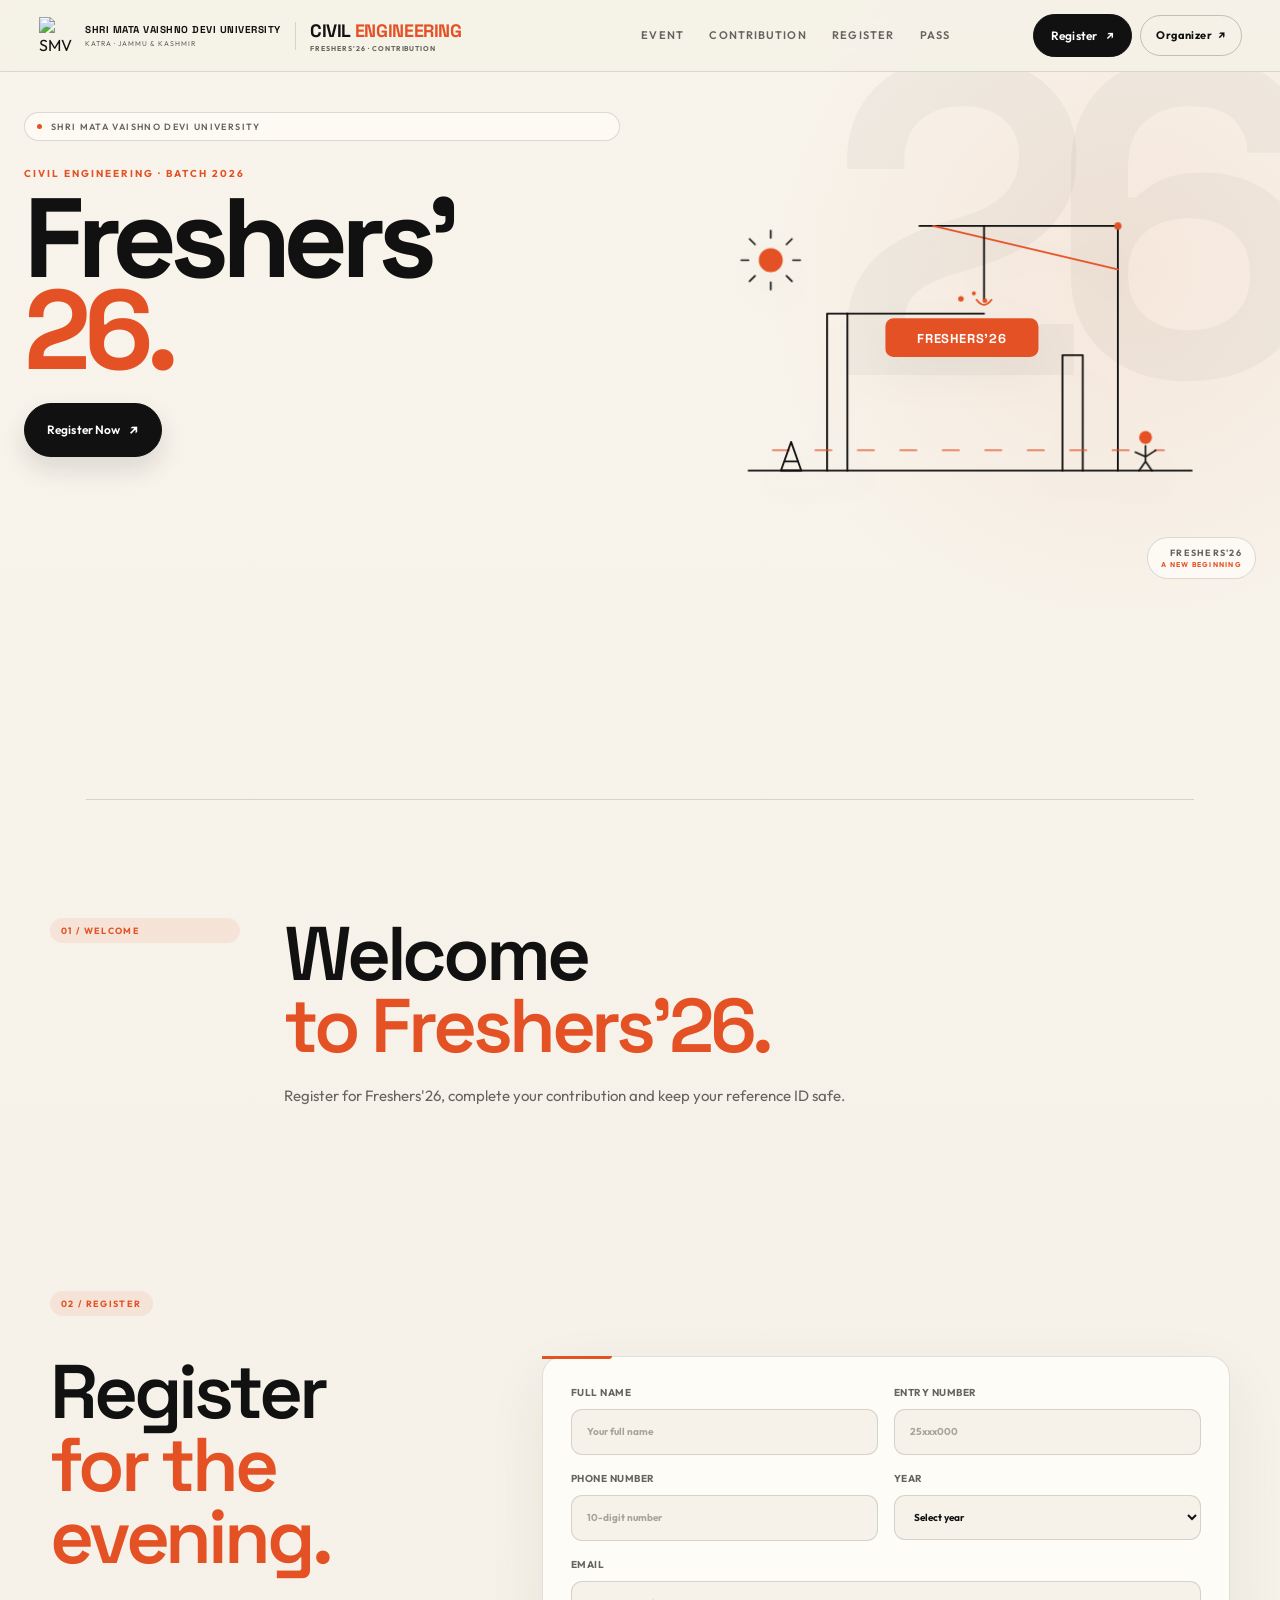
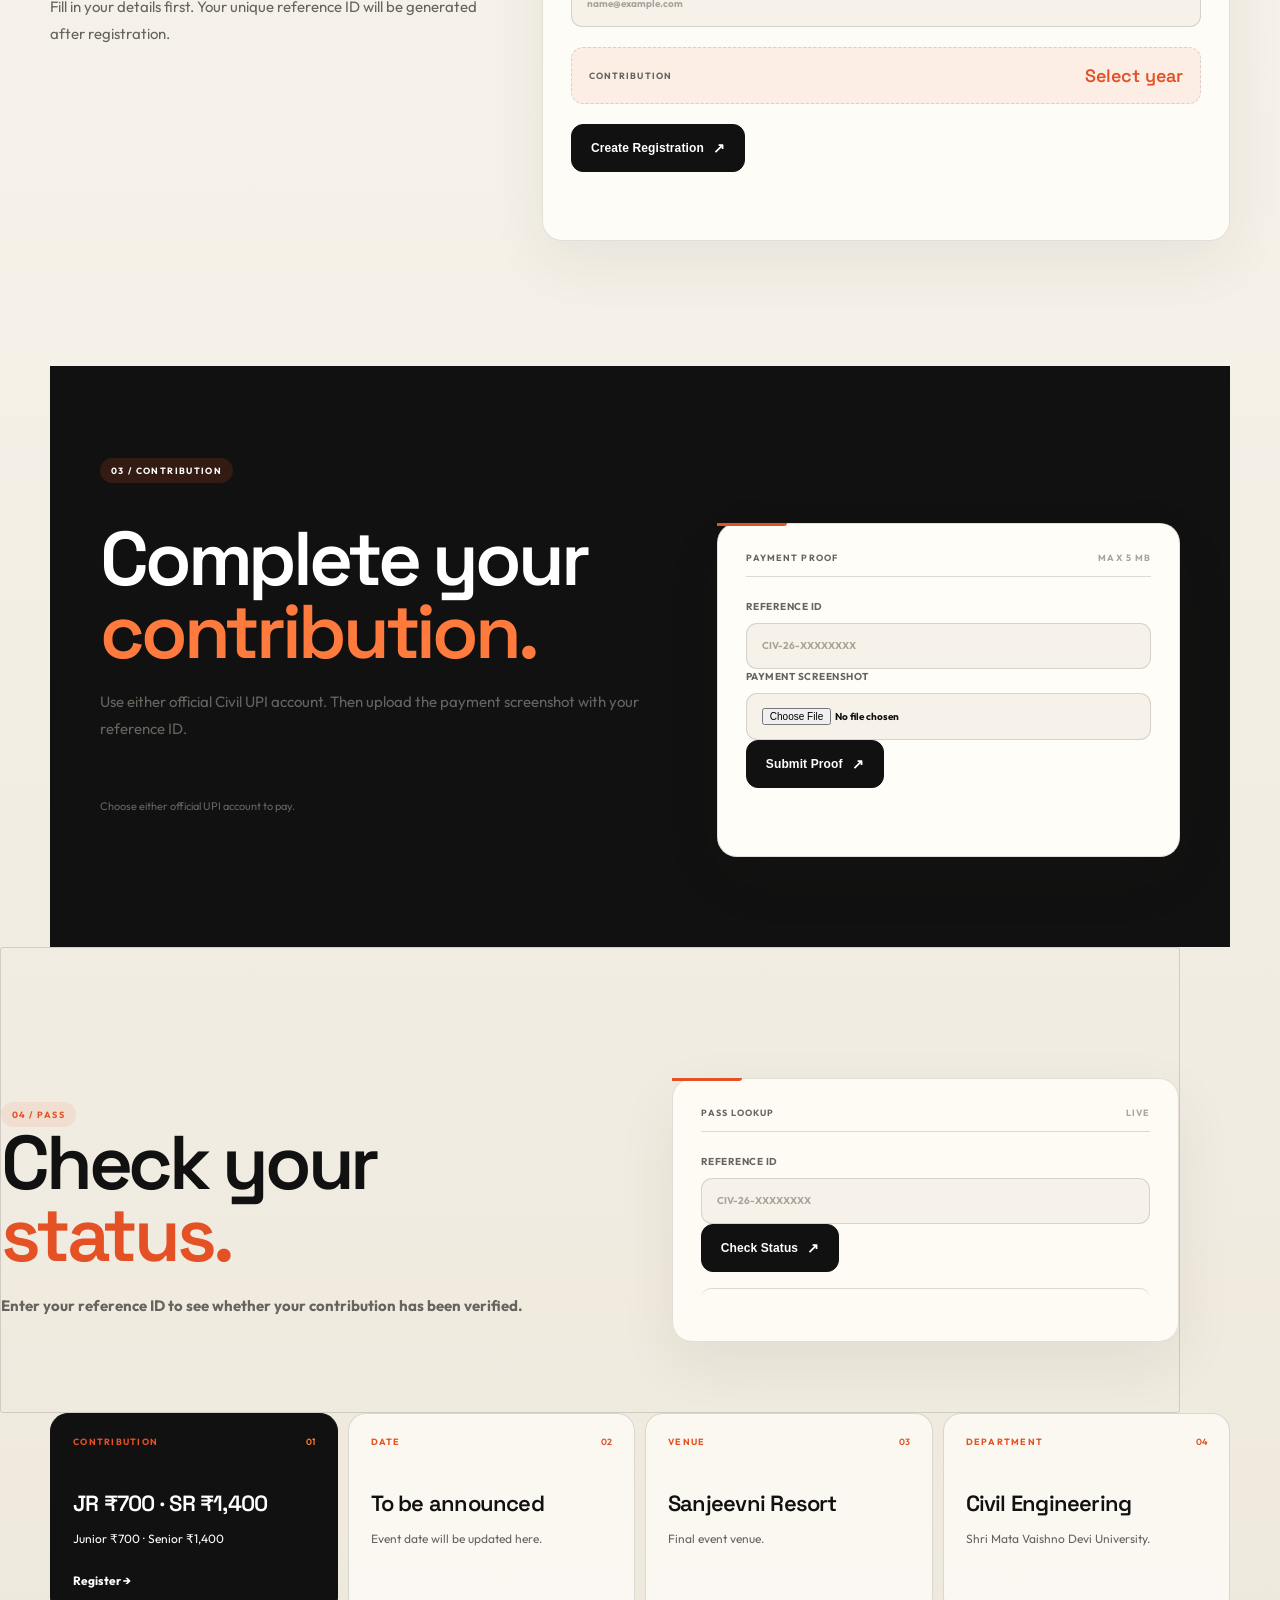
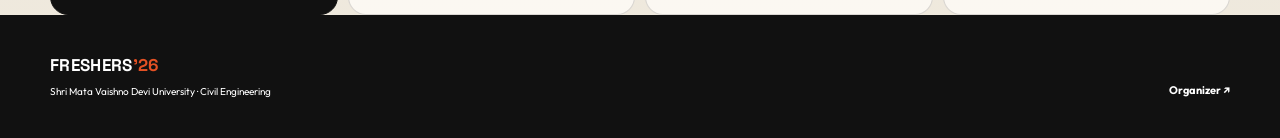
==== commit 07b291ad: "fix: restore celebration sun only" ====
--- a/index.html
+++ b/index.html
@@ -67,6 +67,9 @@
       <g class="art-worker" aria-hidden="true">
         <circle cx="500" cy="304" r="7"/>
         <path d="M500 313V330M489 320L500 325L511 318M493 340L500 330L507 340"/>
+      <g class="art-sun" aria-hidden="true">
+        <circle cx="94" cy="112" r="13"/>
+        <path d="M94 88V80M94 144V136M70 112H62M126 112H118M77 95L71 89M111 129L117 135M111 95L117 89M77 129L71 135"/>
       </g>
     </svg>
     <div class="hero-label">FRESHERS'26<br><small>A NEW BEGINNING</small></div>
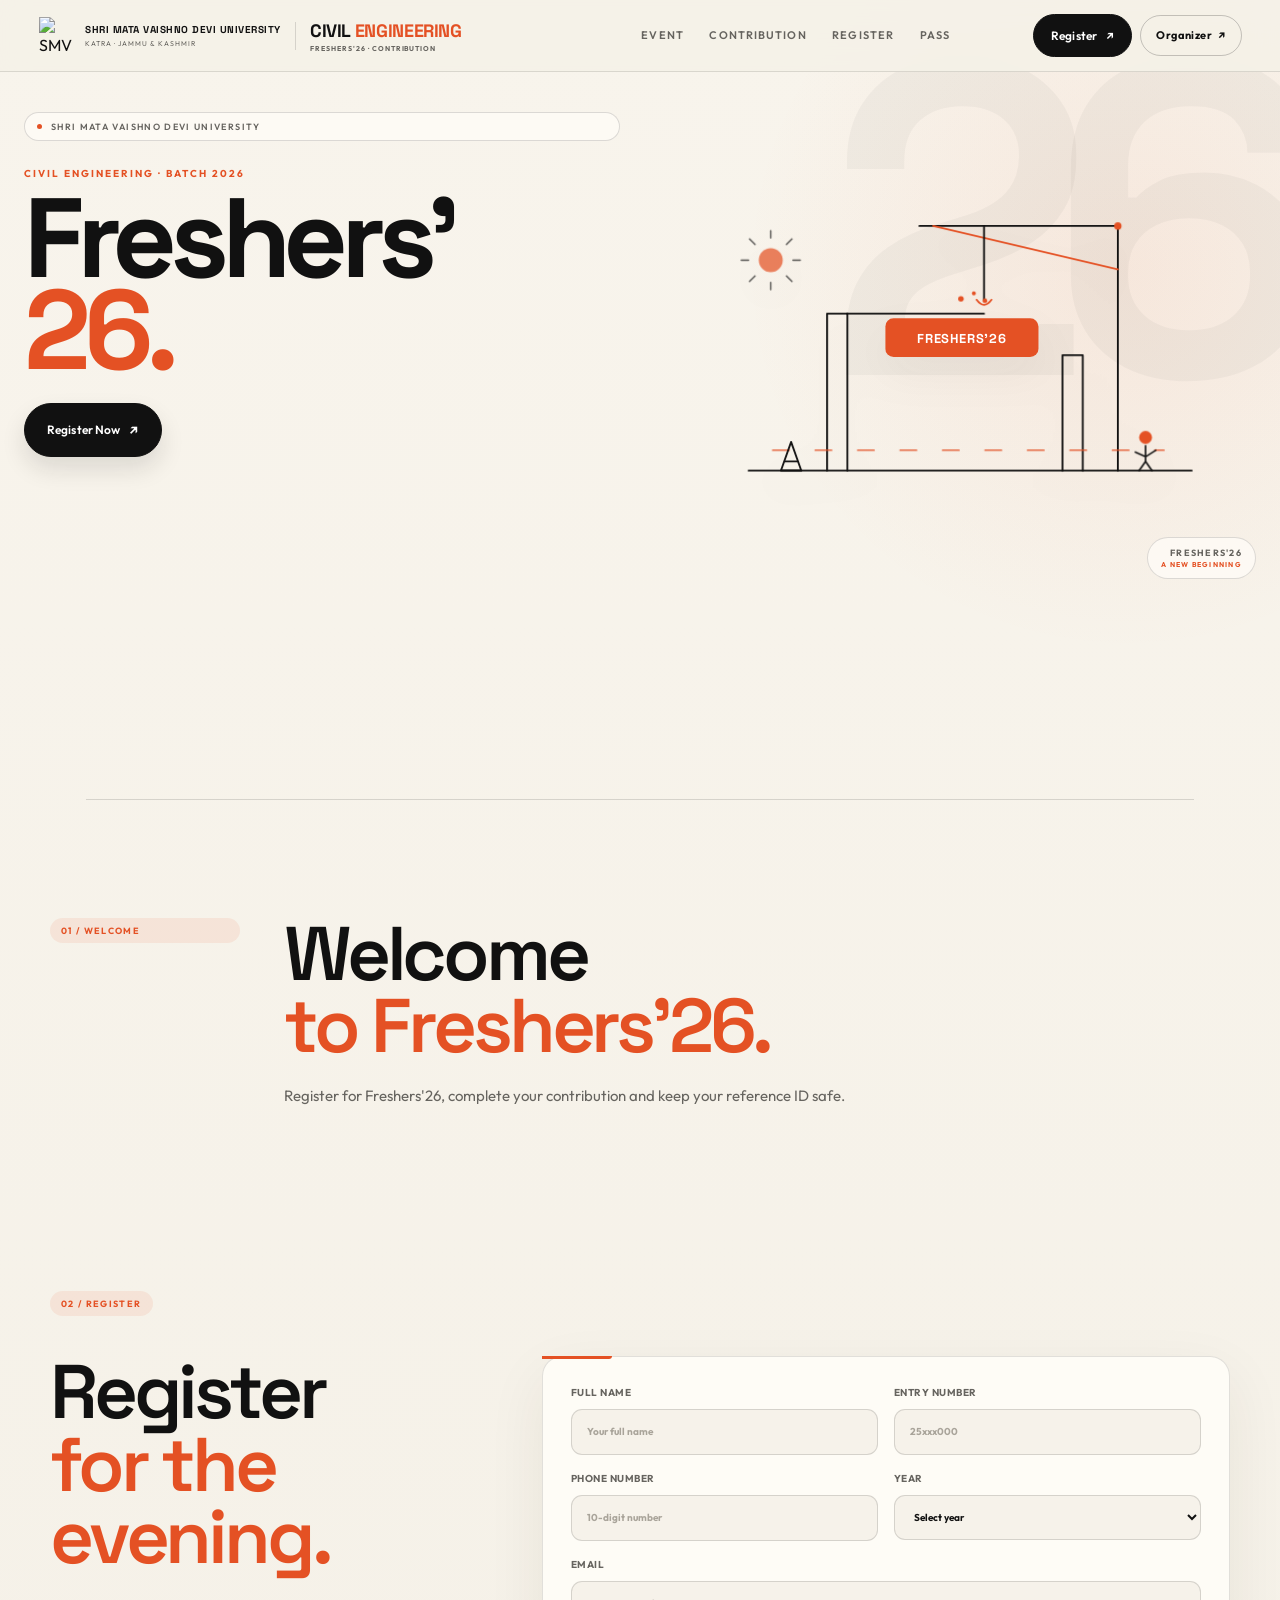
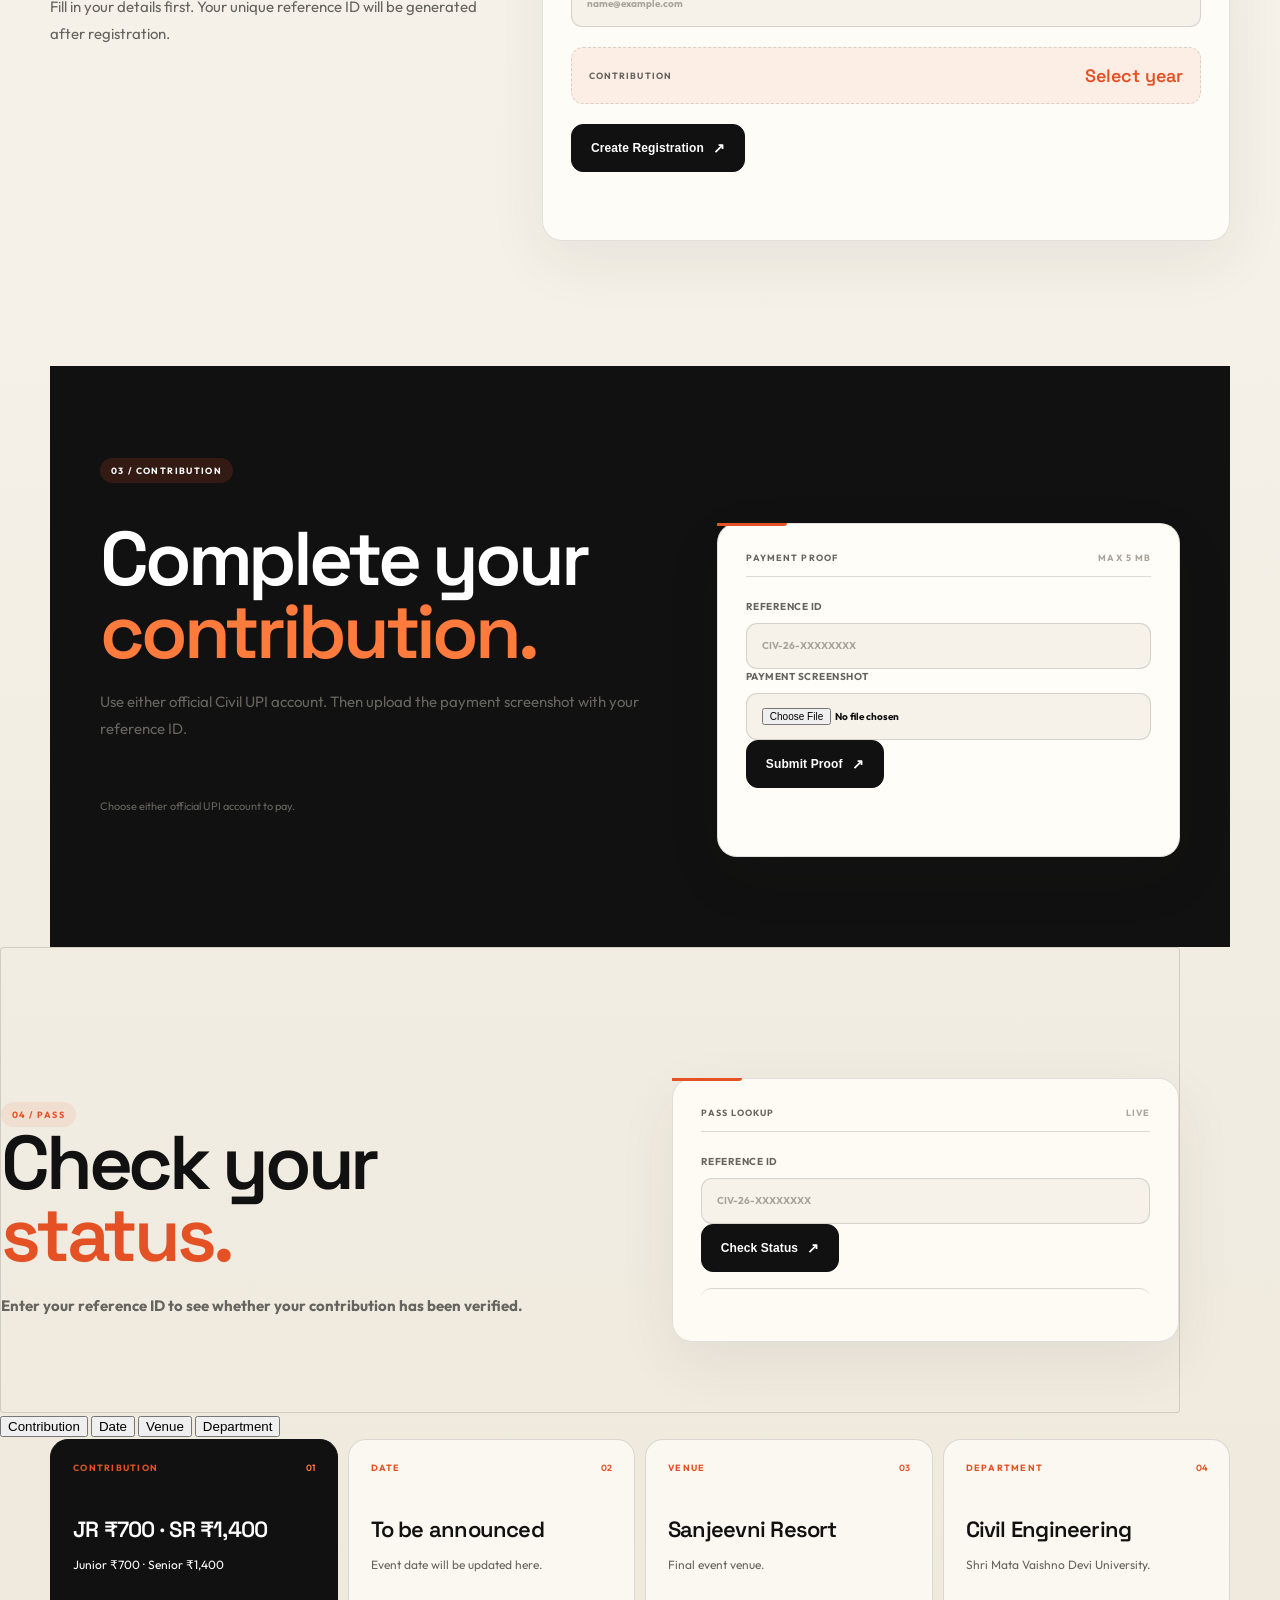
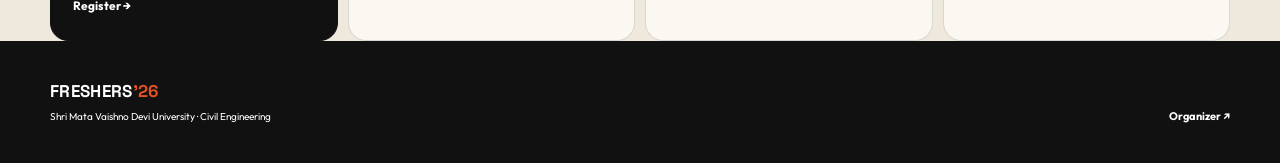
==== commit 88cb43f4: "feat: add mobile event detail tabs" ====
--- a/index.html
+++ b/index.html
@@ -143,6 +143,12 @@
   </div>
 </section>
 
+<div class="event-tabs" aria-label="Event details">
+  <button type="button" class="event-tab active" data-card="0">Contribution</button>
+  <button type="button" class="event-tab" data-card="1">Date</button>
+  <button type="button" class="event-tab" data-card="2">Venue</button>
+  <button type="button" class="event-tab" data-card="3">Department</button>
+</div>
 <section class="section event-grid" id="contribution">
   <article class="feature-card"><span class="card-number">01</span><span class="card-label">CONTRIBUTION</span><h3 id="amountLabel">JR ₹700 · SR ₹1,400</h3><p id="amountHint">Junior ₹700 · Senior ₹1,400</p><a href="#register">Register →</a></article>
   <article class="feature-card"><span class="card-number">02</span><span class="card-label">DATE</span><h3 id="eventDate">To be announced</h3><p>Event date will be updated here.</p></article>
@@ -162,6 +168,22 @@
 <script type="module" src="app.js"></script>
 <script>
 document.addEventListener('DOMContentLoaded',()=>{
+
+  const eventGrid=document.querySelector('.event-grid');
+  const eventTabs=document.querySelectorAll('.event-tab');
+  if(eventGrid && eventTabs.length){
+    const eventCards=eventGrid.querySelectorAll('.feature-card');
+    eventCards[0]?.classList.add('stack-active');
+    eventTabs.forEach((tab,index)=>{
+      tab.addEventListener('click',()=>{
+        eventTabs.forEach(t=>t.classList.remove('active'));
+        eventCards.forEach(card=>card.classList.remove('stack-active'));
+        tab.classList.add('active');
+        eventCards[index]?.classList.add('stack-active');
+      });
+    });
+  }
+
   const reveal=new IntersectionObserver(entries=>entries.forEach(entry=>{
     if(entry.isIntersecting) entry.target.classList.add('visible');
   }),{threshold:.12});
--- a/experience.css
+++ b/experience.css
@@ -1210,3 +1210,21 @@
     animation:none!important;opacity:1!important;transform:none!important;
   }
 }
+
+
+/* FRESHERS'26 — subtle celebration sun */
+body:has(.cinematic-hero) .freshers-art .art-sun{
+  fill:none;stroke:#111;stroke-width:1.5;stroke-linecap:round;opacity:0;
+  transform-box:fill-box;transform-origin:center;
+}
+body:has(.cinematic-hero) .freshers-art .art-sun circle{fill:#e45124;stroke:none}
+body:has(.cinematic-hero) .freshers-art.is-ready .art-sun{
+  animation:sunReveal .7s ease forwards 2.9s,sunPulse 5s ease-in-out 3.5s infinite;
+}
+@keyframes sunReveal{from{opacity:0;transform:scale(.6)}to{opacity:.72;transform:scale(1)}}
+@keyframes sunPulse{0%,100%{opacity:.45;transform:scale(1) rotate(0)}50%{opacity:1;transform:scale(1.08) rotate(8deg)}}
+@media(prefers-reduced-motion:reduce){
+  body:has(.cinematic-hero) .freshers-art.is-ready .art-sun{
+    animation:none!important;opacity:.8!important;transform:none!important;
+  }
+}
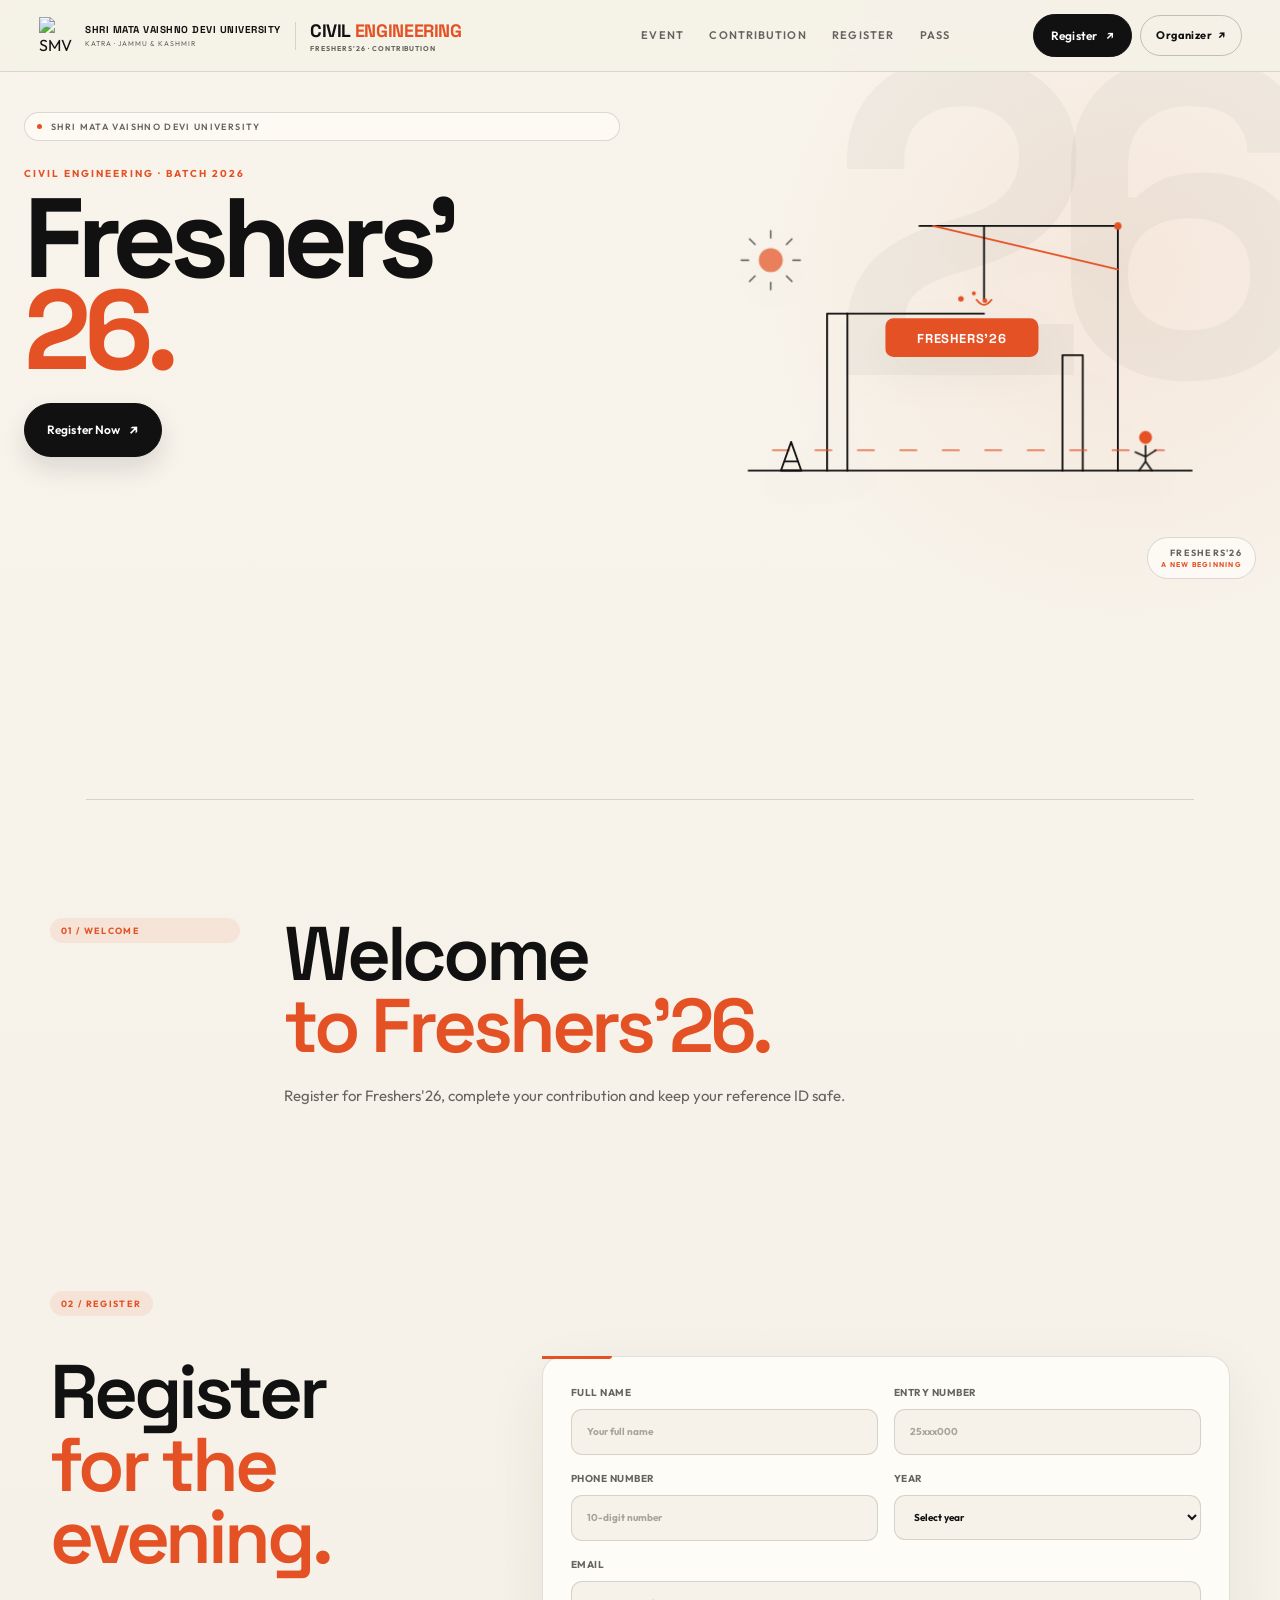
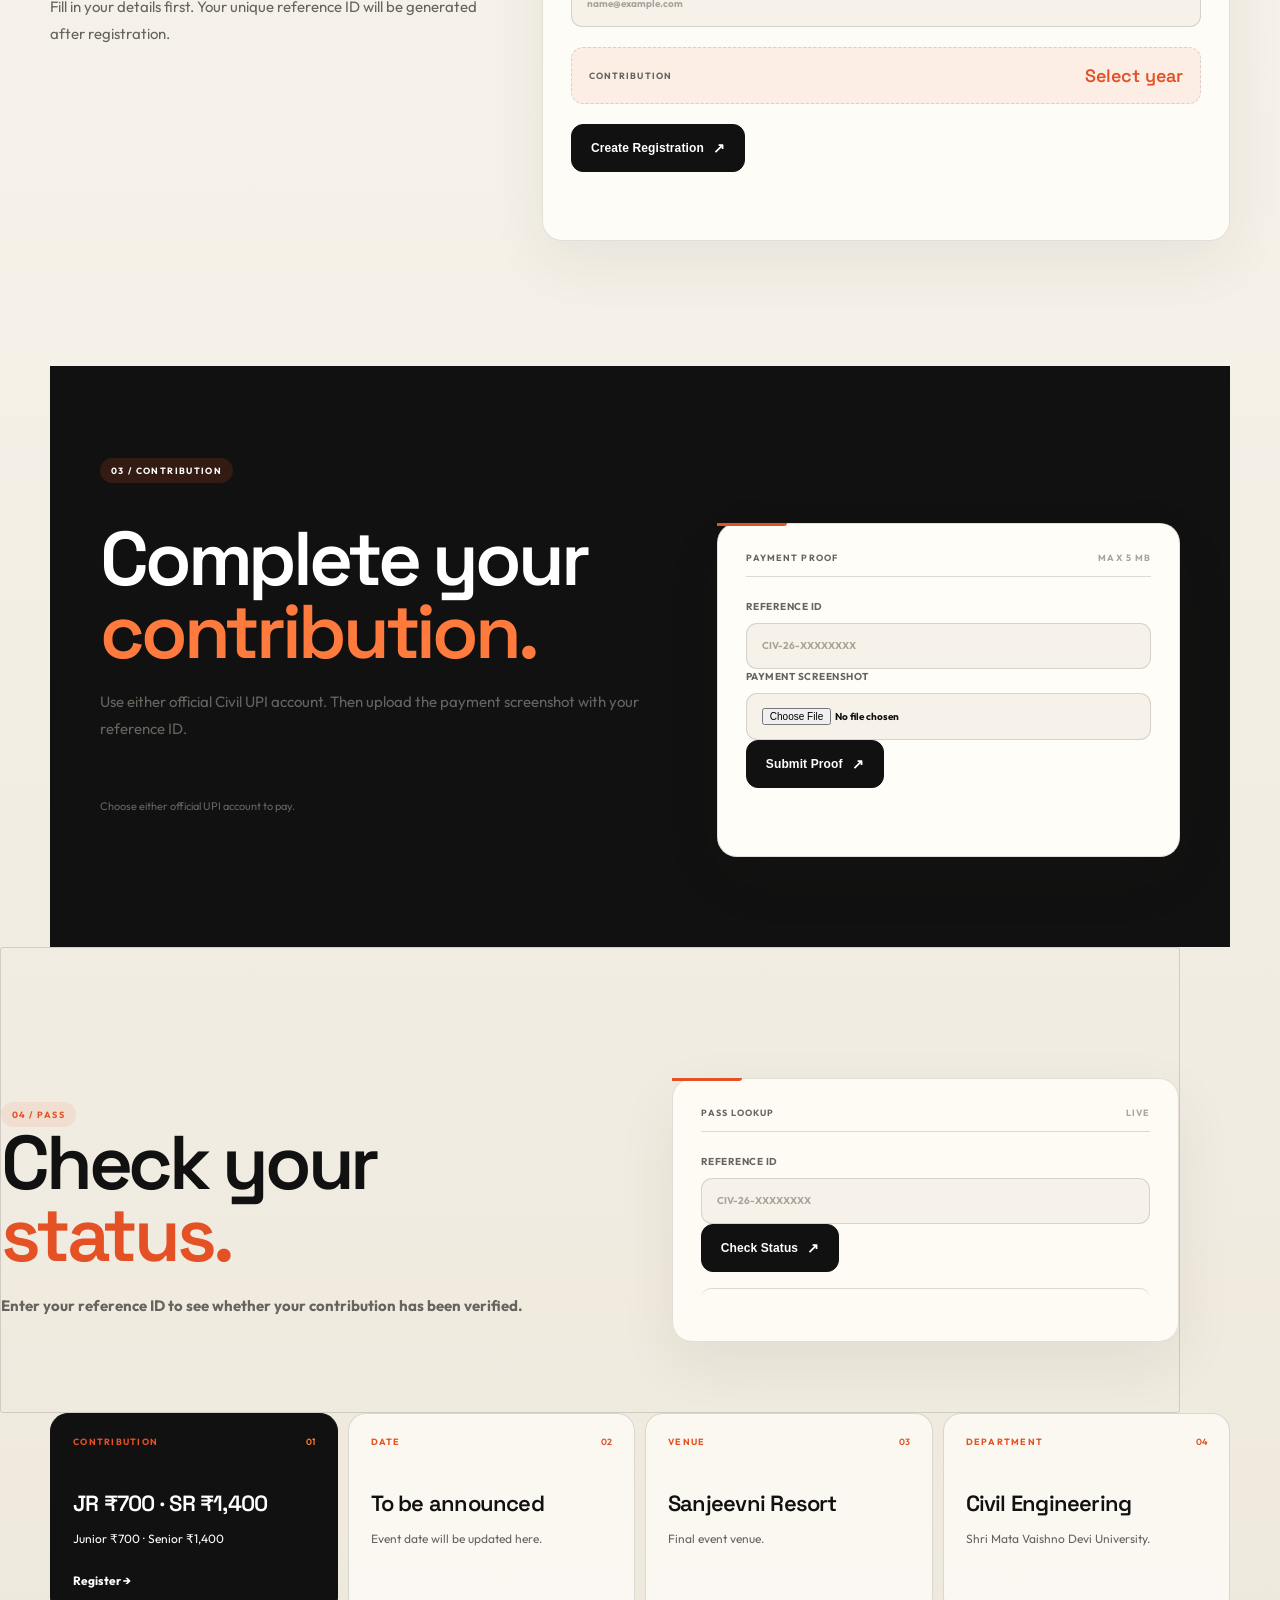
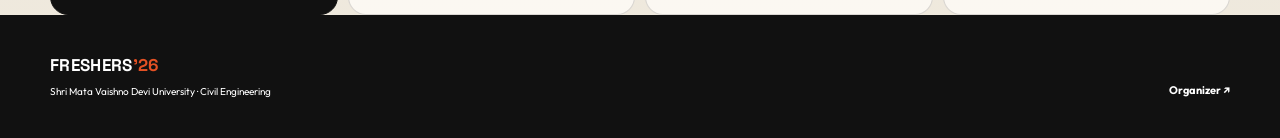
==== commit 14659f96: "change: use mobile event accordion" ====
--- a/index.html
+++ b/index.html
@@ -143,12 +143,6 @@
   </div>
 </section>
 
-<div class="event-tabs" aria-label="Event details">
-  <button type="button" class="event-tab active" data-card="0">Contribution</button>
-  <button type="button" class="event-tab" data-card="1">Date</button>
-  <button type="button" class="event-tab" data-card="2">Venue</button>
-  <button type="button" class="event-tab" data-card="3">Department</button>
-</div>
 <section class="section event-grid" id="contribution">
   <article class="feature-card"><span class="card-number">01</span><span class="card-label">CONTRIBUTION</span><h3 id="amountLabel">JR ₹700 · SR ₹1,400</h3><p id="amountHint">Junior ₹700 · Senior ₹1,400</p><a href="#register">Register →</a></article>
   <article class="feature-card"><span class="card-number">02</span><span class="card-label">DATE</span><h3 id="eventDate">To be announced</h3><p>Event date will be updated here.</p></article>
@@ -168,21 +162,30 @@
 <script type="module" src="app.js"></script>
 <script>
 document.addEventListener('DOMContentLoaded',()=>{
-
   const eventGrid=document.querySelector('.event-grid');
-  const eventTabs=document.querySelectorAll('.event-tab');
-  if(eventGrid && eventTabs.length){
-    const eventCards=eventGrid.querySelectorAll('.feature-card');
-    eventCards[0]?.classList.add('stack-active');
-    eventTabs.forEach((tab,index)=>{
-      tab.addEventListener('click',()=>{
-        eventTabs.forEach(t=>t.classList.remove('active'));
-        eventCards.forEach(card=>card.classList.remove('stack-active'));
-        tab.classList.add('active');
-        eventCards[index]?.classList.add('stack-active');
+  if(eventGrid){
+    const eventCards=[...eventGrid.querySelectorAll('.feature-card')];
+    eventCards.forEach((card,index)=>{
+      card.setAttribute('role','button');
+      card.setAttribute('tabindex','0');
+      card.setAttribute('aria-expanded',index===0?'true':'false');
+      if(index===0) card.classList.add('stack-open');
+      const toggle=()=>{
+        eventCards.forEach(other=>{
+          other.classList.remove('stack-open');
+          other.setAttribute('aria-expanded','false');
+        });
+        card.classList.add('stack-open');
+        card.setAttribute('aria-expanded','true');
+      };
+      card.addEventListener('click',toggle);
+      card.addEventListener('keydown',e=>{
+        if(e.key==='Enter'||e.key===' '){e.preventDefault();toggle();}
       });
     });
   }
+
+
 
   const reveal=new IntersectionObserver(entries=>entries.forEach(entry=>{
     if(entry.isIntersecting) entry.target.classList.add('visible');
--- a/experience.css
+++ b/experience.css
@@ -1228,3 +1228,68 @@
     animation:none!important;opacity:.8!important;transform:none!important;
   }
 }
+
+
+/* MOBILE EVENT DETAILS — stacked tab cards */
+body:has(.cinematic-hero) .event-tabs{display:none}
+@media(max-width:600px){
+  body:has(.cinematic-hero) .event-tabs{
+    display:flex;
+    gap:8px;
+    overflow-x:auto;
+    padding:0 18px 12px;
+    scrollbar-width:none;
+  }
+  body:has(.cinematic-hero) .event-tabs::-webkit-scrollbar{display:none}
+  body:has(.cinematic-hero) .event-tab{
+    flex:0 0 auto;
+    border:1px solid var(--line);
+    background:transparent;
+    color:var(--muted);
+    border-radius:999px;
+    padding:9px 13px;
+    font:700 9px 'Outfit';
+    letter-spacing:.10em;
+    text-transform:uppercase;
+    cursor:pointer;
+    transition:all .25s ease;
+  }
+  body:has(.cinematic-hero) .event-tab.active{
+    background:var(--ink);
+    color:#fff;
+    border-color:var(--ink);
+  }
+  body:has(.cinematic-hero) .event-grid{
+    display:grid!important;
+    grid-template-columns:1fr;
+    grid-template-rows:1fr;
+    width:calc(100% - 36px);
+    margin:0 auto;
+    padding:0;
+    min-height:215px;
+    overflow:visible;
+    position:relative;
+  }
+  body:has(.cinematic-hero) .event-grid .feature-card{
+    grid-area:1 / 1;
+    width:100%;
+    min-height:190px;
+    box-sizing:border-box;
+    opacity:0;
+    pointer-events:none;
+    transform:translateY(12px) scale(.96);
+    transition:opacity .3s ease,transform .35s cubic-bezier(.22,1,.36,1);
+    z-index:1;
+  }
+  body:has(.cinematic-hero) .event-grid .feature-card.stack-active{
+    opacity:1;
+    pointer-events:auto;
+    transform:translateY(0) scale(1);
+    z-index:5;
+  }
+  body:has(.cinematic-hero) .event-grid .feature-card:nth-child(2),
+  body:has(.cinematic-hero) .event-grid .feature-card:nth-child(3),
+  body:has(.cinematic-hero) .event-grid .feature-card:nth-child(4){
+    display:block;
+  }
+}
